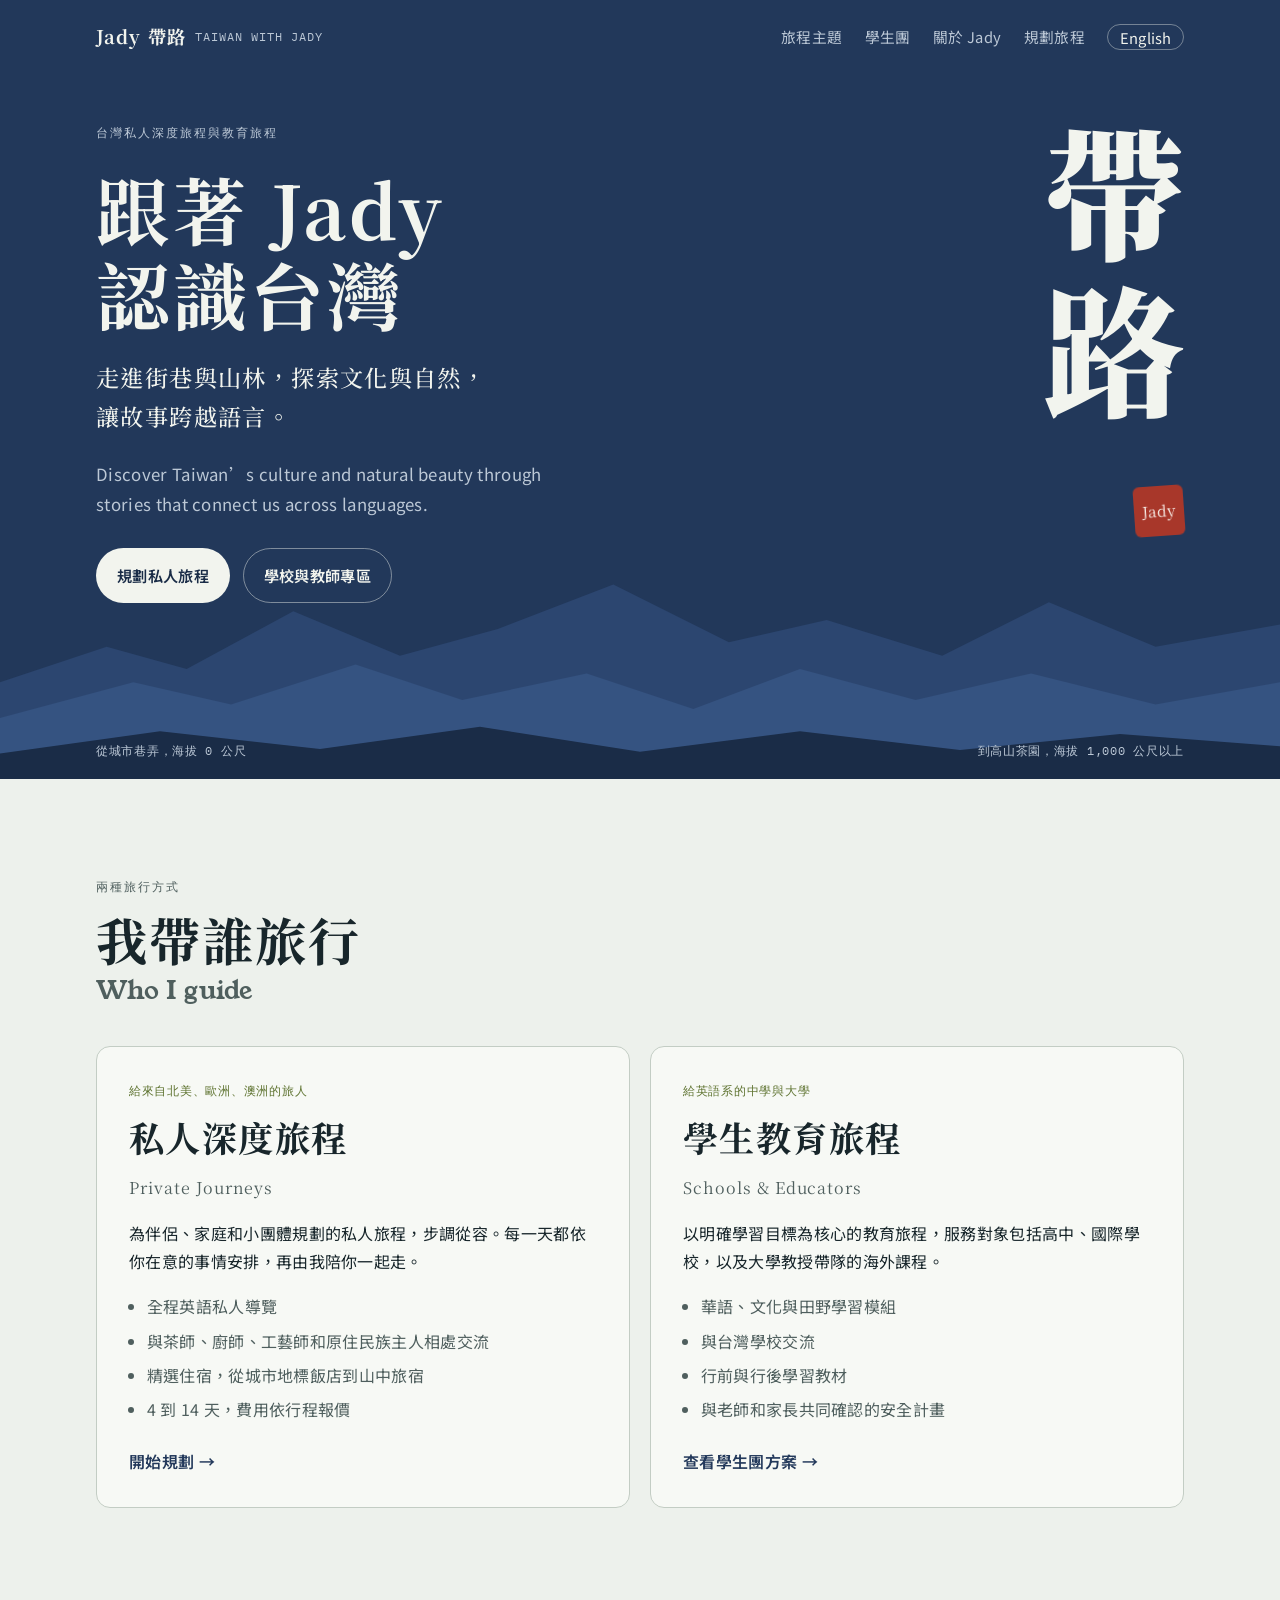
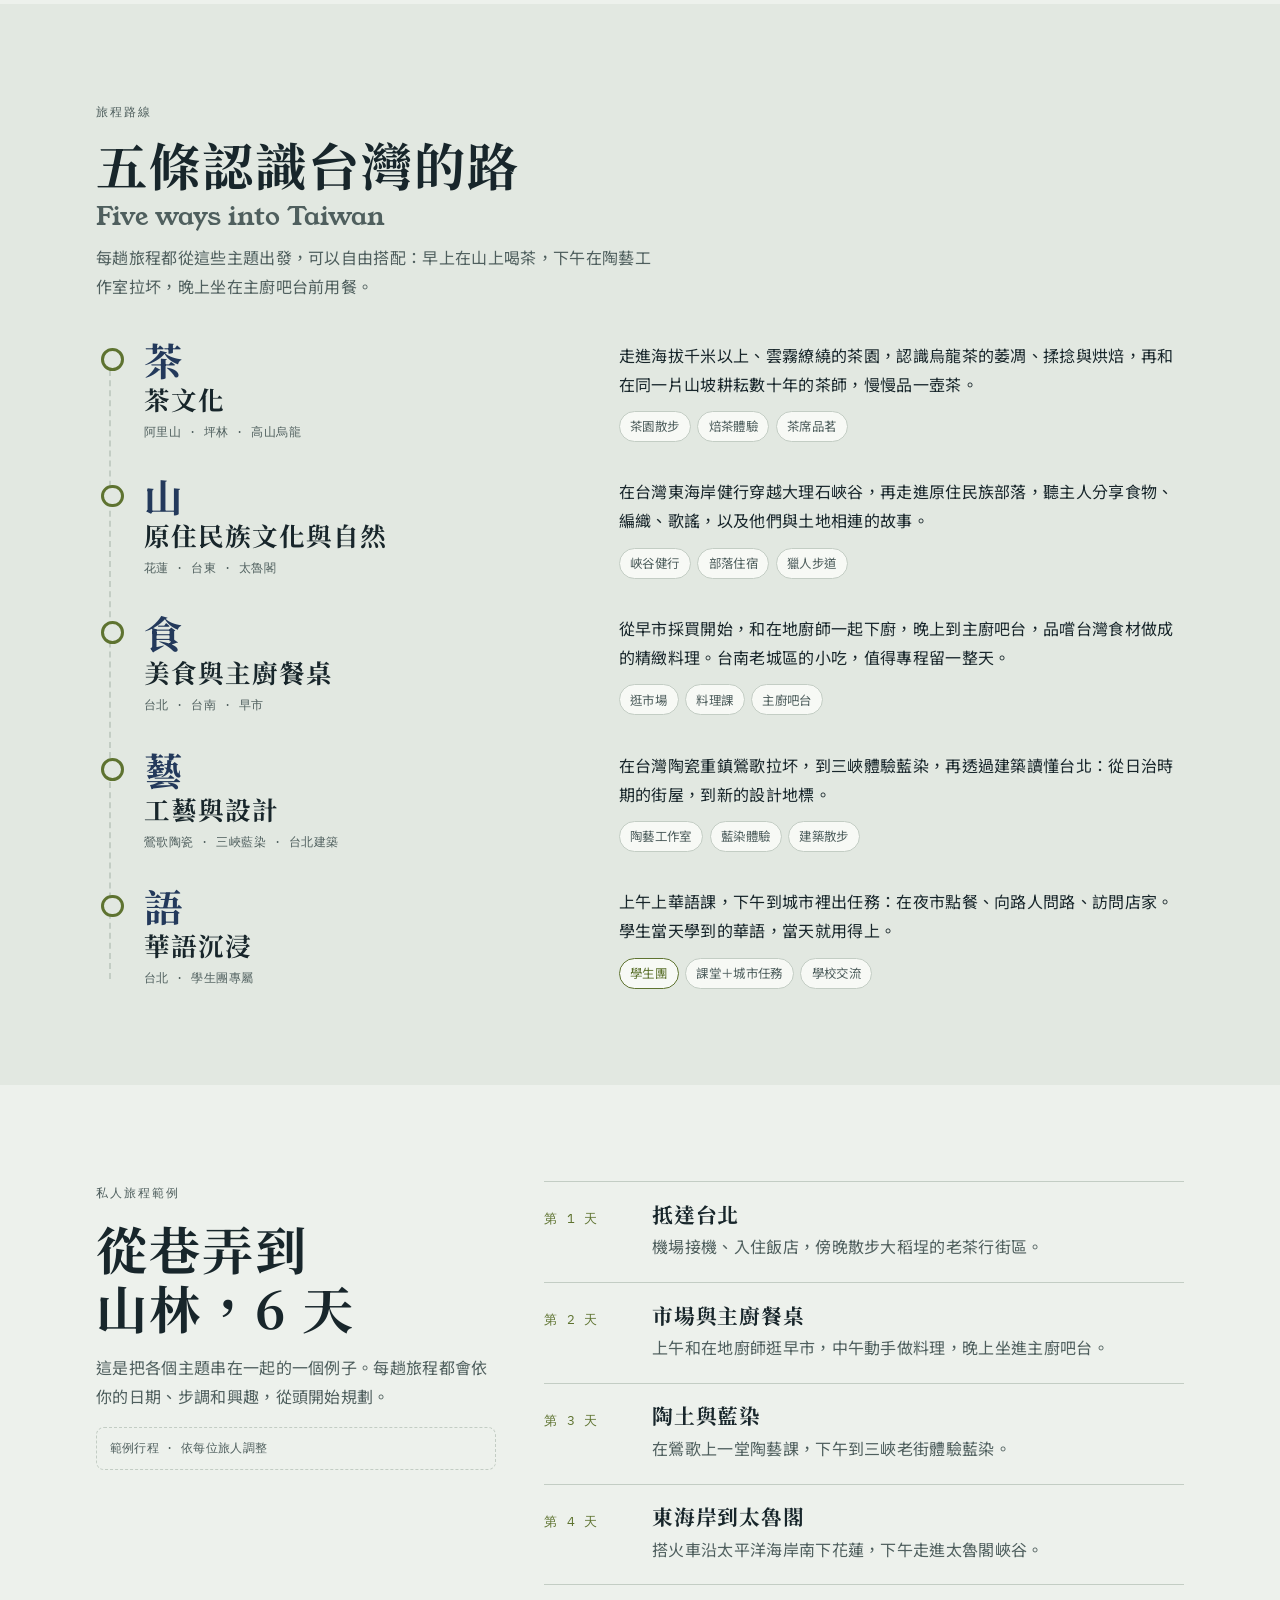
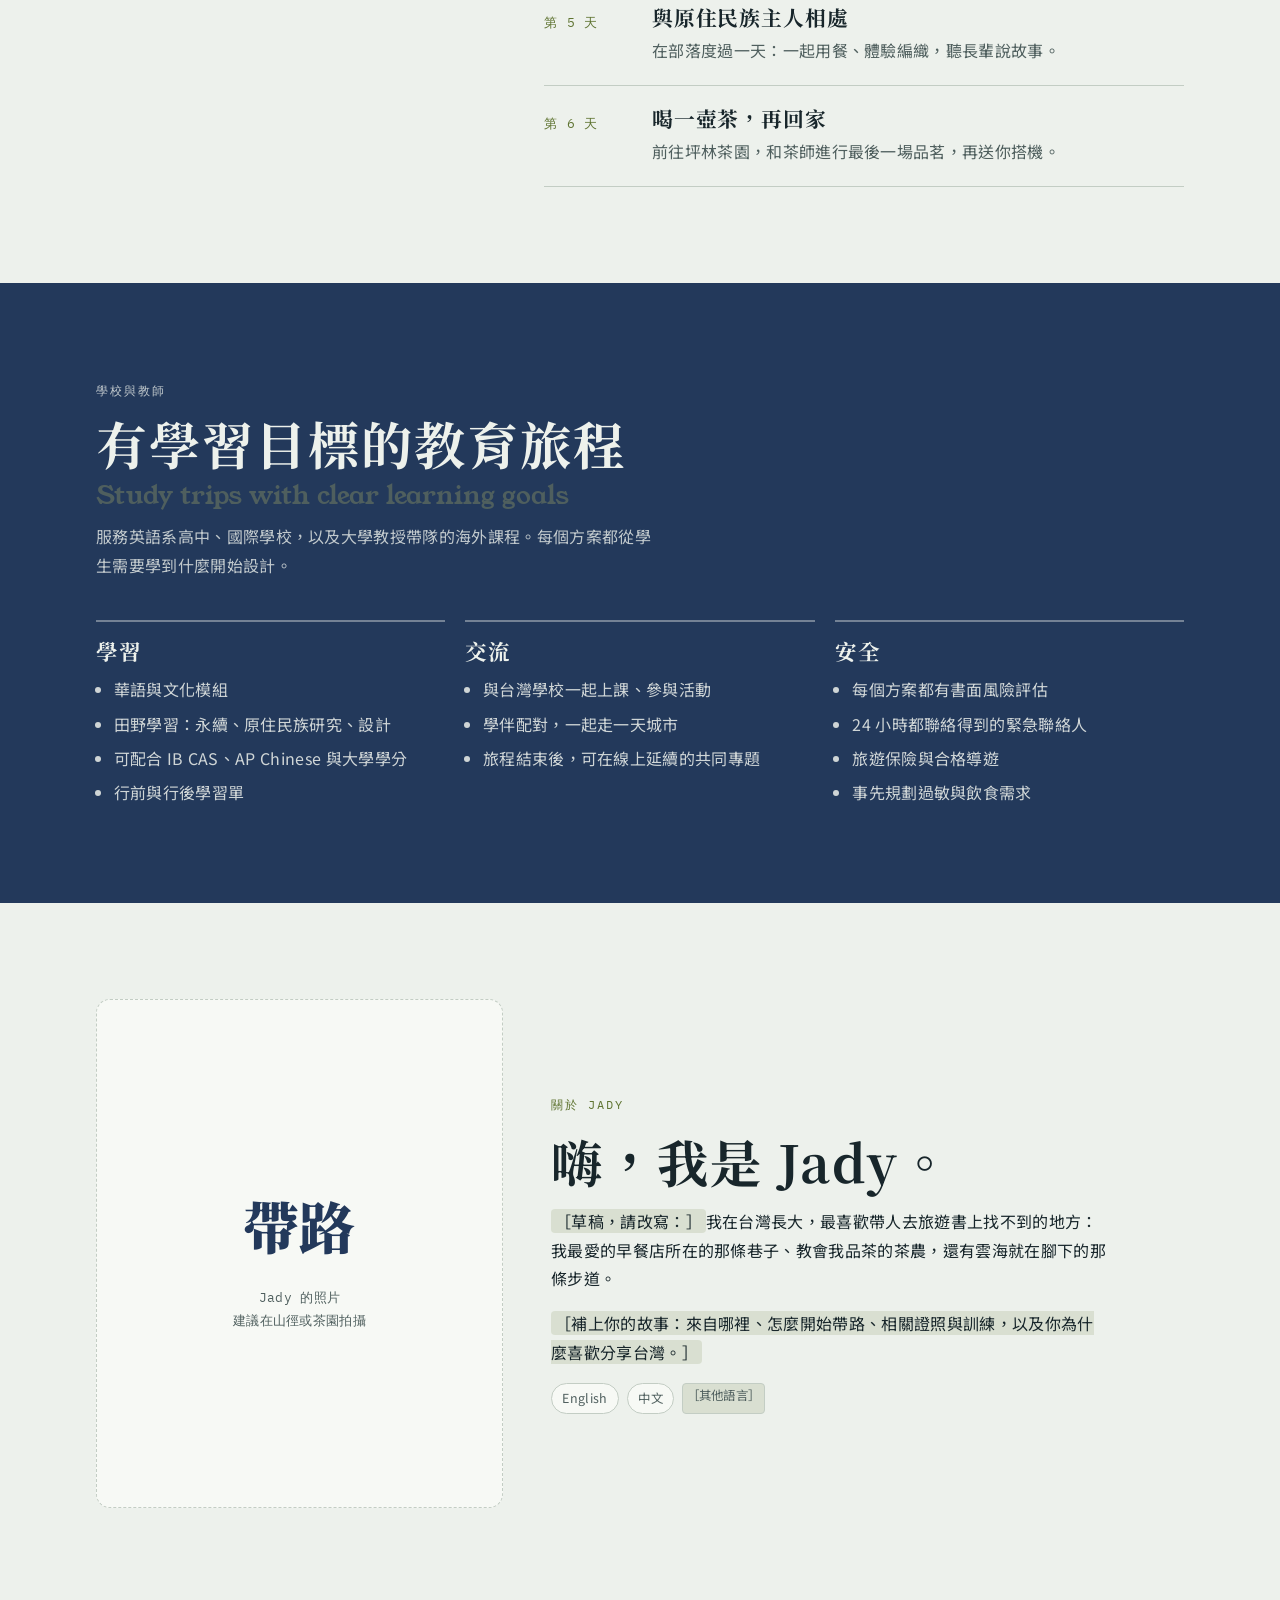
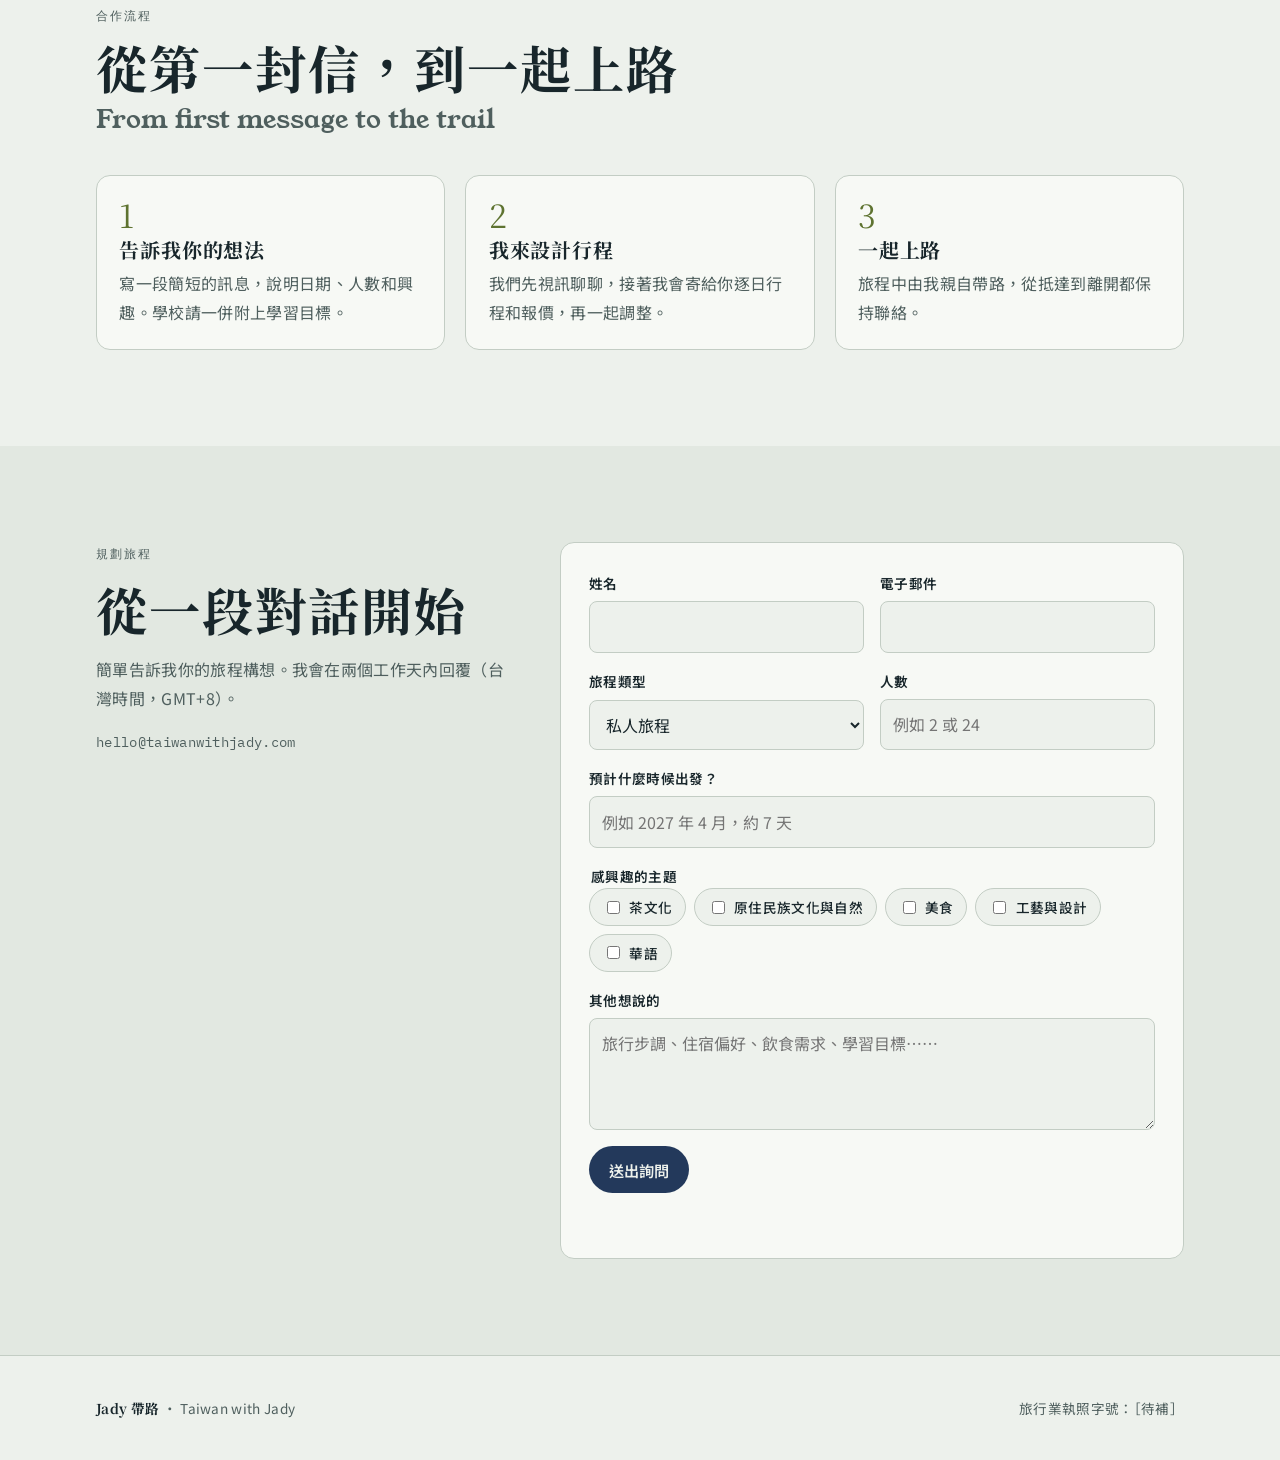
==== zh/index.html @ ae332c91 "Add Traditional Chinese version and shared stylesheet Co-Authored-By: Claude Opus 5.5 <noreply@anthr" ====
<!doctype html>
<html lang="zh-Hant">
<head>
<meta charset="utf-8">
<meta name="viewport" content="width=device-width, initial-scale=1, viewport-fit=cover">
<title>Jady 帶路 | Taiwan with Jady</title>
<meta name="description" content="私人深度旅程與學生教育旅程：茶、原住民族文化與自然、美食、工藝設計與華語沉浸，由 Jady 帶你走進台灣。">
<meta property="og:title" content="Jady 帶路 | Taiwan with Jady">
<meta property="og:description" content="走進街巷與山林，探索文化與自然，讓故事跨越語言。">
<meta name="color-scheme" content="light dark">
<link rel="preconnect" href="https://fonts.googleapis.com">
<link rel="preconnect" href="https://fonts.gstatic.com" crossorigin>
<link rel="stylesheet" href="https://fonts.googleapis.com/css2?family=Young+Serif&family=Noto+Serif+TC:wght@500;700;900&family=Noto+Sans+TC:wght@400;500;700&family=IBM+Plex+Mono:wght@400;500&display=swap">
<link rel="stylesheet" href="../styles.css">
<link rel="alternate" hreflang="en" href="https://huangchihyu-tw.github.io/taiwan-with-jady/">
<link rel="alternate" hreflang="zh-Hant" href="https://huangchihyu-tw.github.io/taiwan-with-jady/zh/">
</head>
<body>

<header class="hero">
  <div class="wrap nav">
    <a class="brand" href="#top" id="top"><b>Jady 帶路</b><span>TAIWAN WITH JADY</span></a>
    <nav aria-label="主選單">
      <ul>
        <li><a href="#themes">旅程主題</a></li>
        <li><a href="#schools">學生團</a></li>
        <li><a href="#about">關於 Jady</a></li>
        <li><a href="#plan">規劃旅程</a></li>
        <li><a class="lang-switch" href="../" hreflang="en" lang="en">English</a></li>
      </ul>
    </nav>
  </div>

  <div class="wrap hero-body">
    <div class="hero-copy">
      <p class="eyebrow" style="color:var(--hero-muted)">台灣私人深度旅程與教育旅程</p>
      <h1>跟著 Jady<br>認識台灣</h1>
      <p class="zh-line">走進街巷與山林，探索文化與自然，<br>讓故事跨越語言。</p>
      <p class="en-line" lang="en">Discover Taiwan’s culture and natural beauty through stories that connect us across languages.</p>
      <div class="cta-row">
        <a class="btn btn-solid" href="#plan">規劃私人旅程</a>
        <a class="btn btn-ghost" href="#schools">學校與教師專區</a>
      </div>
    </div>
    <div class="vertical" aria-hidden="true">帶路<span class="seal">Jady</span></div>
  </div>

  <svg class="ridges" viewBox="0 0 1440 260" preserveAspectRatio="none" aria-hidden="true">
    <path fill="var(--ridge-1)" d="M0 150 L120 110 L210 135 L330 70 L450 120 L560 90 L690 40 L820 105 L930 80 L1060 120 L1180 60 L1300 110 L1440 85 L1440 260 L0 260Z"/>
    <path fill="var(--ridge-2)" d="M0 190 L150 150 L260 175 L400 130 L520 170 L660 140 L780 180 L900 135 L1030 170 L1160 140 L1300 175 L1440 150 L1440 260 L0 260Z"/>
    <path fill="var(--ridge-3)" d="M0 230 L180 205 L360 225 L540 200 L720 228 L900 205 L1080 226 L1260 208 L1440 222 L1440 260 L0 260Z"/>
  </svg>
  <div class="hero-meta">
    <div class="wrap"><span>從城市巷弄，海拔 0 公尺</span><span>到高山茶園，海拔 1,000 公尺以上</span></div>
  </div>
</header>

<main>
  <!-- 兩種旅程 -->
  <section id="doors">
    <div class="wrap">
      <div class="sec-head">
        <p class="eyebrow">兩種旅行方式</p>
        <h2>我帶誰旅行<span class="en">Who I guide</span></h2>
      </div>
      <div class="doors">
        <article class="door">
          <p class="who">給來自北美、歐洲、澳洲的旅人</p>
          <h3>私人深度旅程</h3>
          <p class="han">Private Journeys</p>
          <p>為伴侶、家庭和小團體規劃的私人旅程，步調從容。每一天都依你在意的事情安排，再由我陪你一起走。</p>
          <ul>
            <li>全程英語私人導覽</li>
            <li>與茶師、廚師、工藝師和原住民族主人相處交流</li>
            <li>精選住宿，從城市地標飯店到山中旅宿</li>
            <li>4 到 14 天，費用依行程報價</li>
          </ul>
          <a class="more" href="#plan">開始規劃 →</a>
        </article>
        <article class="door">
          <p class="who">給英語系的中學與大學</p>
          <h3>學生教育旅程</h3>
          <p class="han">Schools &amp; Educators</p>
          <p>以明確學習目標為核心的教育旅程，服務對象包括高中、國際學校，以及大學教授帶隊的海外課程。</p>
          <ul>
            <li>華語、文化與田野學習模組</li>
            <li>與台灣學校交流</li>
            <li>行前與行後學習教材</li>
            <li>與老師和家長共同確認的安全計畫</li>
          </ul>
          <a class="more" href="#schools">查看學生團方案 →</a>
        </article>
      </div>
    </div>
  </section>

  <!-- 五條路 -->
  <section class="trail-sec" id="themes">
    <div class="wrap">
      <div class="sec-head">
        <p class="eyebrow">旅程路線</p>
        <h2>五條認識台灣的路<span class="en">Five ways into Taiwan</span></h2>
        <p>每趟旅程都從這些主題出發，可以自由搭配：早上在山上喝茶，下午在陶藝工作室拉坏，晚上坐在主廚吧台前用餐。</p>
      </div>

      <div class="trail">
        <article class="stop">
          <div class="stop-title">
            <span class="han">茶</span>
            <h3>茶文化</h3>
            <span class="where">阿里山 · 坪林 · 高山烏龍</span>
          </div>
          <div class="stop-body">
            <p>走進海拔千米以上、雲霧繚繞的茶園，認識烏龍茶的萎凋、揉捻與烘焙，再和在同一片山坡耕耘數十年的茶師，慢慢品一壺茶。</p>
            <div class="tags"><span class="tag">茶園散步</span><span class="tag">焙茶體驗</span><span class="tag">茶席品茗</span></div>
          </div>
        </article>

        <article class="stop">
          <div class="stop-title">
            <span class="han">山</span>
            <h3>原住民族文化與自然</h3>
            <span class="where">花蓮 · 台東 · 太魯閣</span>
          </div>
          <div class="stop-body">
            <p>在台灣東海岸健行穿越大理石峽谷，再走進原住民族部落，聽主人分享食物、編織、歌謠，以及他們與土地相連的故事。</p>
            <div class="tags"><span class="tag">峽谷健行</span><span class="tag">部落住宿</span><span class="tag">獵人步道</span></div>
          </div>
        </article>

        <article class="stop">
          <div class="stop-title">
            <span class="han">食</span>
            <h3>美食與主廚餐桌</h3>
            <span class="where">台北 · 台南 · 早市</span>
          </div>
          <div class="stop-body">
            <p>從早市採買開始，和在地廚師一起下廚，晚上到主廚吧台，品嚐台灣食材做成的精緻料理。台南老城區的小吃，值得專程留一整天。</p>
            <div class="tags"><span class="tag">逛市場</span><span class="tag">料理課</span><span class="tag">主廚吧台</span></div>
          </div>
        </article>

        <article class="stop">
          <div class="stop-title">
            <span class="han">藝</span>
            <h3>工藝與設計</h3>
            <span class="where">鶯歌陶瓷 · 三峽藍染 · 台北建築</span>
          </div>
          <div class="stop-body">
            <p>在台灣陶瓷重鎮鶯歌拉坏，到三峽體驗藍染，再透過建築讀懂台北：從日治時期的街屋，到新的設計地標。</p>
            <div class="tags"><span class="tag">陶藝工作室</span><span class="tag">藍染體驗</span><span class="tag">建築散步</span></div>
          </div>
        </article>

        <article class="stop">
          <div class="stop-title">
            <span class="han">語</span>
            <h3>華語沉浸</h3>
            <span class="where">台北 · 學生團專屬</span>
          </div>
          <div class="stop-body">
            <p>上午上華語課，下午到城市裡出任務：在夜市點餐、向路人問路、訪問店家。學生當天學到的華語，當天就用得上。</p>
            <div class="tags"><span class="tag students">學生團</span><span class="tag">課堂＋城市任務</span><span class="tag">學校交流</span></div>
          </div>
        </article>
      </div>
    </div>
  </section>

  <!-- 範例行程 -->
  <section id="journey">
    <div class="wrap journey">
      <div class="journey-intro">
        <p class="eyebrow">私人旅程範例</p>
        <h2 style="font-size:clamp(1.9rem,4vw,var(--s4))">從巷弄到山林，6 天</h2>
        <p>這是把各個主題串在一起的一個例子。每趟旅程都會依你的日期、步調和興趣，從頭開始規劃。</p>
        <p class="note">範例行程 · 依每位旅人調整</p>
      </div>
      <ol class="days">
        <li class="day"><span class="day-n">第 1 天</span><div><h3>抵達台北</h3><p>機場接機、入住飯店，傍晚散步大稻埕的老茶行街區。</p></div></li>
        <li class="day"><span class="day-n">第 2 天</span><div><h3>市場與主廚餐桌</h3><p>上午和在地廚師逛早市，中午動手做料理，晚上坐進主廚吧台。</p></div></li>
        <li class="day"><span class="day-n">第 3 天</span><div><h3>陶土與藍染</h3><p>在鶯歌上一堂陶藝課，下午到三峽老街體驗藍染。</p></div></li>
        <li class="day"><span class="day-n">第 4 天</span><div><h3>東海岸到太魯閣</h3><p>搭火車沿太平洋海岸南下花蓮，下午走進太魯閣峽谷。</p></div></li>
        <li class="day"><span class="day-n">第 5 天</span><div><h3>與原住民族主人相處</h3><p>在部落度過一天：一起用餐、體驗編織，聽長輩說故事。</p></div></li>
        <li class="day"><span class="day-n">第 6 天</span><div><h3>喝一壺茶，再回家</h3><p>前往坪林茶園，和茶師進行最後一場品茗，再送你搭機。</p></div></li>
      </ol>
    </div>
  </section>

  <!-- 學生團 -->
  <section class="schools" id="schools">
    <div class="wrap">
      <div class="sec-head">
        <p class="eyebrow">學校與教師</p>
        <h2>有學習目標的教育旅程<span class="en">Study trips with clear learning goals</span></h2>
        <p>服務英語系高中、國際學校，以及大學教授帶隊的海外課程。每個方案都從學生需要學到什麼開始設計。</p>
      </div>
      <div class="school-grid">
        <div class="school-col">
          <h3>學習</h3>
          <ul>
            <li>華語與文化模組</li>
            <li>田野學習：永續、原住民族研究、設計</li>
            <li>可配合 IB CAS、AP Chinese 與大學學分</li>
            <li>行前與行後學習單</li>
          </ul>
        </div>
        <div class="school-col">
          <h3>交流</h3>
          <ul>
            <li>與台灣學校一起上課、參與活動</li>
            <li>學伴配對，一起走一天城市</li>
            <li>旅程結束後，可在線上延續的共同專題</li>
          </ul>
        </div>
        <div class="school-col">
          <h3>安全</h3>
          <ul>
            <li>每個方案都有書面風險評估</li>
            <li>24 小時都聯絡得到的緊急聯絡人</li>
            <li>旅遊保險與合格導遊</li>
            <li>事先規劃過敏與飲食需求</li>
          </ul>
        </div>
      </div>
    </div>
  </section>

  <!-- 關於 -->
  <section id="about">
    <div class="wrap about">
      <div class="portrait"><div><span class="han">帶路</span>Jady 的照片<br>建議在山徑或茶園拍攝</div></div>
      <div class="about-copy">
        <p class="eyebrow">關於 Jady</p>
        <h2>嗨，我是 Jady。</h2>
        <p><span class="placeholder">［草稿，請改寫：］</span>我在台灣長大，最喜歡帶人去旅遊書上找不到的地方：我最愛的早餐店所在的那條巷子、教會我品茶的茶農，還有雲海就在腳下的那條步道。</p>
        <p><span class="placeholder">［補上你的故事：來自哪裡、怎麼開始帶路、相關證照與訓練，以及你為什麼喜歡分享台灣。］</span></p>
        <div class="lang"><span class="tag">English</span><span class="tag">中文</span><span class="tag placeholder">［其他語言］</span></div>
      </div>
    </div>
  </section>

  <!-- 流程 -->
  <section style="padding-top:0">
    <div class="wrap">
      <div class="sec-head">
        <p class="eyebrow">合作流程</p>
        <h2>從第一封信，到一起上路<span class="en">From first message to the trail</span></h2>
      </div>
      <ol class="steps">
        <li><h3>告訴我你的想法</h3><p>寫一段簡短的訊息，說明日期、人數和興趣。學校請一併附上學習目標。</p></li>
        <li><h3>我來設計行程</h3><p>我們先視訊聊聊，接著我會寄給你逐日行程和報價，再一起調整。</p></li>
        <li><h3>一起上路</h3><p>旅程中由我親自帶路，從抵達到離開都保持聯絡。</p></li>
      </ol>
    </div>
  </section>

  <!-- 表單 -->
  <section class="plan" id="plan">
    <div class="wrap plan-grid">
      <aside>
        <p class="eyebrow">規劃旅程</p>
        <h2 style="font-size:clamp(1.9rem,4vw,var(--s4))">從一段對話開始</h2>
        <p>簡單告訴我你的旅程構想。我會在兩個工作天內回覆（台灣時間，GMT+8）。</p>
        <p class="contact">hello@taiwanwithjady.com</p>
      </aside>
      <form id="inquiry" novalidate>
        <div class="field"><label for="f-name">姓名</label><input id="f-name" name="name" autocomplete="name" required></div>
        <div class="field"><label for="f-email">電子郵件</label><input id="f-email" name="email" type="email" autocomplete="email" required></div>
        <div class="field"><label for="f-type">旅程類型</label>
          <select id="f-type" name="type"><option>私人旅程</option><option>學校或大學團體</option><option>還不確定</option></select></div>
        <div class="field"><label for="f-size">人數</label><input id="f-size" name="size" type="number" min="1" placeholder="例如 2 或 24"></div>
        <div class="field full"><label for="f-when">預計什麼時候出發？</label><input id="f-when" name="when" placeholder="例如 2027 年 4 月，約 7 天"></div>
        <fieldset class="field full">
          <legend>感興趣的主題</legend>
          <div class="checks">
            <label><input type="checkbox" id="i-tea" name="i" value="tea"> 茶文化</label>
            <label><input type="checkbox" id="i-ind" name="i" value="indigenous"> 原住民族文化與自然</label>
            <label><input type="checkbox" id="i-food" name="i" value="food"> 美食</label>
            <label><input type="checkbox" id="i-craft" name="i" value="craft"> 工藝與設計</label>
            <label><input type="checkbox" id="i-mandarin" name="i" value="mandarin"> 華語</label>
          </div>
        </fieldset>
        <div class="field full"><label for="f-msg">其他想說的</label><textarea id="f-msg" name="message" placeholder="旅行步調、住宿偏好、飲食需求、學習目標⋯⋯"></textarea></div>
        <button class="btn submit" type="submit">送出詢問</button>
        <p class="status" id="status" role="status"></p>
      </form>
    </div>
  </section>
</main>

<footer>
  <div class="wrap">
    <span><span class="han">Jady 帶路</span> · Taiwan with Jady</span>
    <span>旅行業執照字號：［待補］</span>
  </div>
</footer>

<script>
document.getElementById('inquiry').addEventListener('submit', function (e) {
  e.preventDefault();
  var name = document.getElementById('f-name');
  var email = document.getElementById('f-email');
  var status = document.getElementById('status');
  if (!name.value.trim() || !email.value.trim() || !email.checkValidity()) {
    status.textContent = '請填寫姓名和有效的電子郵件。';
    (name.value.trim() ? email : name).focus();
    return;
  }
  status.textContent = '這是原型網站：表單尚未串接，訊息沒有送出。';
});
</script>
</body>
</html>
---- styles.css ----
/* Layout: an indigo-dyed mountain hero, then the page walks a dashed trail from city lanes to mountain tea gardens; each stop is a theme. */
:root{
  --paper:#EDF1EC;      /* mountain mist, faint tea-green bias */
  --paper-2:#E2E8E1;
  --card:#F7F9F5;
  --ink:#18262B;
  --muted:#4F5F5E;
  --line:#C3CDC4;
  --indigo:#23395B;     /* 藍染 indigo */
  --tea:#5E7330;        /* oolong leaf */
  --seal:#A8372A;       /* name-seal red, used only for the seal */
  --hero-bg:#22385A;
  --hero-fg:#F2F4EE;
  --hero-muted:#BCC8D6;
  --ridge-1:#2C4670;
  --ridge-2:#355381;
  --ridge-3:#1A2C47;
  --btn-bg:#F2F4EE;
  --btn-fg:#1A2C47;
  --focus:#C99A3B;

  --f-display:"Young Serif", "Iowan Old Style", Georgia, serif;
  --f-han:"Noto Serif TC", "Songti TC", "PMingLiU", serif;
  --f-body:"Figtree", "Helvetica Neue", Arial, sans-serif;
  --f-mono:"IBM Plex Mono", ui-monospace, Menlo, monospace;

  --s-1:.875rem; --s0:1rem; --s1:1.25rem; --s2:1.6rem; --s3:2.2rem; --s4:3.2rem;
  --wrap:1120px;
}
@media (prefers-color-scheme: dark){
  :root:not([data-theme="light"]){
    --paper:#10181B; --paper-2:#152024; --card:#18252A; --ink:#E3E9E3; --muted:#A3B1AC; --line:#2F3F42;
    --indigo:#9DB4DE; --tea:#A9BE6E; --seal:#D0604F;
    --hero-bg:#0F1A2B; --hero-fg:#EEF1EA; --hero-muted:#9EAEC2;
    --ridge-1:#16243A; --ridge-2:#1C2E4A; --ridge-3:#0A1320;
    --btn-bg:#EEF1EA; --btn-fg:#0F1A2B; --focus:#E0B456; color-scheme:dark;
  }
}
:root[data-theme="dark"]{
  --paper:#10181B; --paper-2:#152024; --card:#18252A; --ink:#E3E9E3; --muted:#A3B1AC; --line:#2F3F42;
  --indigo:#9DB4DE; --tea:#A9BE6E; --seal:#D0604F;
  --hero-bg:#0F1A2B; --hero-fg:#EEF1EA; --hero-muted:#9EAEC2;
  --ridge-1:#16243A; --ridge-2:#1C2E4A; --ridge-3:#0A1320;
  --btn-bg:#EEF1EA; --btn-fg:#0F1A2B; --focus:#E0B456; color-scheme:dark;
}

*{box-sizing:border-box}
html{scroll-behavior:smooth}
img{max-width:100%}
[hidden]{display:none!important}
body{margin:0;background:var(--paper);color:var(--ink);font-family:var(--f-body);font-size:var(--s0);line-height:1.6}
h1,h2,h3{font-family:var(--f-display);font-weight:400;line-height:1.15;text-wrap:balance;margin:0}
p{margin:0}
a{color:inherit}
:focus-visible{outline:3px solid var(--focus);outline-offset:3px;border-radius:4px}
.wrap{max-width:var(--wrap);margin:0 auto;padding-left:max(16px, env(safe-area-inset-left, 0px));padding-right:max(16px, env(safe-area-inset-right, 0px))}
.eyebrow{font-family:var(--f-mono);font-size:.78rem;letter-spacing:.12em;text-transform:uppercase;color:var(--tea)}
.han{font-family:var(--f-han)}
section{padding-block:clamp(3.5rem,8vw,6rem)}
.sec-head{display:grid;gap:.75rem;max-width:44rem;margin-bottom:2.5rem}
.sec-head h2{font-size:clamp(1.9rem,4vw,var(--s4))}
.sec-head h2 .han{display:block;font-size:.5em;font-weight:500;color:var(--muted);margin-top:.5rem;letter-spacing:.08em}
.sec-head p{color:var(--muted);max-width:62ch}

/* ---------- Hero ---------- */
.hero{background:var(--hero-bg);color:var(--hero-fg);position:relative;overflow:hidden}
.nav{display:flex;align-items:center;justify-content:space-between;gap:1rem;padding-block:1.25rem;position:relative;z-index:2;flex-wrap:wrap}
.brand{display:flex;align-items:center;gap:.6rem;text-decoration:none}
.brand b{font-family:var(--f-han);font-weight:700;font-size:1.15rem;letter-spacing:.06em}
.brand span{font-family:var(--f-mono);font-size:.75rem;color:var(--hero-muted);letter-spacing:.08em}
.nav ul{list-style:none;margin:0;padding:0;display:flex;gap:1.4rem;flex-wrap:wrap}
.nav ul a{text-decoration:none;font-size:.92rem;color:var(--hero-muted)}
.nav ul a:hover{color:var(--hero-fg)}
.hero-body{position:relative;z-index:2;display:grid;grid-template-columns:1fr auto;gap:2rem;align-items:start;padding-block:3rem 11rem}
.hero-copy{min-width:0;display:grid;gap:1.4rem;max-width:40rem}
.hero h1{font-size:clamp(2.8rem,7.5vw,5.6rem);letter-spacing:-.01em}
.hero .zh-line{font-family:var(--f-han);font-size:clamp(1.15rem,2.2vw,1.45rem);font-weight:500;letter-spacing:.06em;line-height:1.7}
.hero .en-line{color:var(--hero-muted);font-size:1.05rem;max-width:52ch}
.cta-row{display:flex;gap:.8rem;flex-wrap:wrap;margin-top:.4rem}
.btn{display:inline-flex;align-items:center;gap:.5rem;padding:.8rem 1.25rem;border-radius:999px;font-weight:600;font-size:.95rem;text-decoration:none;border:1.5px solid transparent;cursor:pointer;font-family:var(--f-body)}
.btn-solid{background:var(--btn-bg);color:var(--btn-fg)}
.btn-ghost{border-color:color-mix(in srgb, var(--hero-fg) 45%, transparent);color:var(--hero-fg)}
.btn-ghost:hover{border-color:var(--hero-fg)}
.vertical{writing-mode:vertical-rl;font-family:var(--f-han);font-weight:900;font-size:clamp(4.5rem,11vw,9rem);line-height:1;letter-spacing:.12em;display:flex;align-items:flex-start;gap:.3em;user-select:none}
.seal{writing-mode:horizontal-tb;font-family:var(--f-display);font-weight:400;font-size:.95rem;letter-spacing:.02em;background:var(--seal);color:#FBF6F0;width:3.1rem;height:3.1rem;display:grid;place-items:center;border-radius:6px;transform:rotate(-4deg);margin-top:.4rem}
.ridges{position:absolute;left:0;right:0;bottom:-1px;width:100%;height:auto;z-index:1;display:block}
.hero-meta{position:absolute;z-index:2;bottom:1.1rem;left:0;right:0}
.hero-meta .wrap{display:flex;justify-content:space-between;gap:1rem;flex-wrap:wrap;font-family:var(--f-mono);font-size:.74rem;color:var(--hero-muted);letter-spacing:.06em}

/* ---------- Two doors ---------- */
.doors{display:grid;grid-template-columns:repeat(2,minmax(0,1fr));gap:1.25rem}
.door{background:var(--card);border:1px solid var(--line);border-radius:14px;padding:2rem;display:grid;gap:1rem;align-content:start}
.door h3{font-size:var(--s3)}
.door .han{color:var(--muted);font-size:1rem;letter-spacing:.06em}
.door ul{margin:0;padding-left:1.1rem;display:grid;gap:.35rem;color:var(--muted)}
.door a.more{font-weight:600;color:var(--indigo);text-decoration:none;margin-top:.4rem}
.door a.more:hover{text-decoration:underline}
.door .who{font-family:var(--f-mono);font-size:.78rem;color:var(--tea);letter-spacing:.06em}

/* ---------- Trail of themes ---------- */
.trail-sec{background:var(--paper-2)}
.trail{position:relative;display:grid;gap:2.2rem;padding-left:3rem}
.trail::before{content:"";position:absolute;left:.8rem;top:.6rem;bottom:.6rem;border-left:2px dashed var(--line)}
.stop{position:relative;display:grid;grid-template-columns:minmax(0,1fr) minmax(0,1.3fr);gap:1.5rem 2.5rem;align-items:start}
.stop::before{content:"";position:absolute;left:-2.68rem;top:.45rem;width:1.05rem;height:1.05rem;border-radius:50%;background:var(--paper-2);border:3px solid var(--tea)}
.stop-title{display:grid;gap:.35rem;min-width:0}
.stop-title .han{font-size:2.4rem;font-weight:700;line-height:1;color:var(--indigo)}
.stop-title h3{font-size:var(--s2)}
.stop-title .where{font-family:var(--f-mono);font-size:.78rem;color:var(--muted);letter-spacing:.04em}
.stop-body{display:grid;gap:.8rem;min-width:0}
.stop-body p{color:var(--ink)}
.tags{display:flex;flex-wrap:wrap;gap:.4rem}
.tag{font-size:.78rem;padding:.2rem .65rem;border-radius:999px;border:1px solid var(--line);color:var(--muted);background:var(--card)}
.tag.students{border-color:var(--tea);color:var(--tea)}

/* ---------- Sample journey ---------- */
.journey{display:grid;grid-template-columns:minmax(0,1fr) minmax(0,1.6fr);gap:3rem;align-items:start}
.journey-intro{display:grid;gap:1rem;position:sticky;top:calc(env(safe-area-inset-top, 0px) + 1.5rem)}
.journey-intro p{color:var(--muted)}
.note{font-family:var(--f-mono);font-size:.76rem;color:var(--muted);border:1px dashed var(--line);border-radius:8px;padding:.6rem .8rem}
.days{list-style:none;margin:0;padding:0;display:grid}
.day{display:grid;grid-template-columns:5.5rem minmax(0,1fr);gap:1.25rem;padding-block:1.3rem;border-top:1px solid var(--line)}
.day:last-child{border-bottom:1px solid var(--line)}
.day-n{font-family:var(--f-mono);font-size:.8rem;color:var(--tea);letter-spacing:.06em;padding-top:.3rem}
.day h3{font-size:1.3rem;margin-bottom:.35rem}
.day p{color:var(--muted)}

/* ---------- Schools ---------- */
.schools{background:var(--indigo);color:var(--paper)}
.schools .eyebrow{color:color-mix(in srgb, var(--paper) 75%, transparent)}
.schools .sec-head p,.schools .sec-head h2 .han{color:color-mix(in srgb, var(--paper) 78%, transparent)}
.school-grid{display:grid;grid-template-columns:repeat(3,minmax(0,1fr));gap:1.25rem}
.school-col{border-top:2px solid color-mix(in srgb, var(--paper) 40%, transparent);padding-top:1.1rem;display:grid;gap:.7rem;align-content:start}
.school-col h3{font-size:1.35rem}
.school-col ul{margin:0;padding-left:1.1rem;display:grid;gap:.35rem;color:color-mix(in srgb, var(--paper) 85%, transparent)}

/* ---------- About ---------- */
.about{display:grid;grid-template-columns:minmax(0,.9fr) minmax(0,1.4fr);gap:3rem;align-items:center}
.portrait{aspect-ratio:4/5;max-width:100%;border-radius:14px;border:1.5px dashed var(--line);background:var(--card);display:grid;place-items:center;text-align:center;padding:1.5rem;color:var(--muted);font-family:var(--f-mono);font-size:.8rem}
.portrait .han{font-size:3.5rem;font-weight:900;color:var(--indigo);display:block;margin-bottom:.6rem;font-family:var(--f-han)}
.about-copy{display:grid;gap:1rem}
.about-copy h2{font-size:clamp(1.9rem,4vw,var(--s4))}
.about-copy p{max-width:62ch}
.placeholder{background:color-mix(in srgb, var(--tea) 14%, transparent);border-radius:4px;padding:0 .25em}
.lang{display:flex;gap:.5rem;flex-wrap:wrap}

/* ---------- Steps ---------- */
.steps{display:grid;grid-template-columns:repeat(3,minmax(0,1fr));gap:1.25rem;list-style:none;margin:0;padding:0;counter-reset:s}
.steps li{counter-increment:s;display:grid;gap:.5rem;align-content:start;padding:1.4rem;border:1px solid var(--line);border-radius:14px;background:var(--card)}
.steps li::before{content:counter(s);font-family:var(--f-display);font-size:2rem;color:var(--tea);line-height:1}
.steps h3{font-size:1.25rem}
.steps p{color:var(--muted)}

/* ---------- Form ---------- */
.plan{background:var(--paper-2)}
.plan-grid{display:grid;grid-template-columns:minmax(0,1fr) minmax(0,1.5fr);gap:3rem;align-items:start}
.plan-grid aside{display:grid;gap:1rem}
.plan-grid aside p{color:var(--muted)}
.contact{font-family:var(--f-mono);font-size:.9rem;user-select:all}
form{display:grid;grid-template-columns:repeat(2,minmax(0,1fr));gap:1rem;background:var(--card);border:1px solid var(--line);border-radius:14px;padding:1.75rem}
.field{display:grid;gap:.35rem;min-width:0}
.field.full{grid-column:1/-1}
label,legend{font-size:.85rem;font-weight:600}
input,select,textarea{font:inherit;color:var(--ink);background:var(--paper);border:1px solid var(--line);border-radius:8px;padding:.65rem .75rem;width:100%}
textarea{min-height:7rem;resize:vertical}
fieldset{border:0;margin:0;padding:0;display:grid;gap:.5rem}
.checks{display:flex;flex-wrap:wrap;gap:.5rem}
.checks label{font-weight:500;display:flex;align-items:center;gap:.4rem;border:1px solid var(--line);border-radius:999px;padding:.35rem .8rem;cursor:pointer;background:var(--paper)}
.checks input{width:auto;accent-color:var(--tea)}
.submit{background:var(--indigo);color:var(--paper);border:0;justify-self:start}
.status{grid-column:1/-1;font-size:.9rem;color:var(--tea);min-height:1.4em}

footer{padding-block:2.5rem;border-top:1px solid var(--line)}
footer .wrap{display:flex;justify-content:space-between;gap:1rem;flex-wrap:wrap;font-size:.85rem;color:var(--muted)}
footer .han{font-weight:700;color:var(--ink)}

@media (max-width:860px){
  .doors,.journey,.about,.plan-grid{grid-template-columns:1fr}
  .school-grid,.steps{grid-template-columns:1fr}
  .stop{grid-template-columns:1fr;gap:.8rem}
  .journey-intro{position:static}
}
@media (max-width:600px){
  .hero-body{grid-template-columns:1fr;padding-block:1.5rem 8rem}
  .vertical{writing-mode:horizontal-tb;font-size:3.6rem;order:-1;align-items:center}
  .nav ul{gap:1rem}
  form{grid-template-columns:1fr;padding:1.25rem}
  .door{padding:1.4rem}
  .trail{padding-left:2.2rem}
  .trail::before{left:.45rem}
  .stop::before{left:-2.15rem}
  .day{grid-template-columns:1fr;gap:.3rem}
}
@media (prefers-reduced-motion:no-preference){
  .btn,.door a.more{transition:background-color .2s, border-color .2s, color .2s}
}

/* ---------- Language switch ---------- */
.nav ul a.lang-switch{color:var(--hero-fg);border:1px solid color-mix(in srgb, var(--hero-fg) 40%, transparent);border-radius:999px;padding:.1rem .7rem}
.nav ul a.lang-switch:hover{border-color:var(--hero-fg)}

/* ---------- Traditional Chinese page ---------- */
html[lang="zh-Hant"]{--f-body:"Noto Sans TC","PingFang TC","Microsoft JhengHei",sans-serif;--f-display:"Noto Serif TC","Songti TC","PMingLiU",serif}
html[lang="zh-Hant"] body{line-height:1.8;letter-spacing:.02em}
html[lang="zh-Hant"] h1,html[lang="zh-Hant"] h2,html[lang="zh-Hant"] h3{font-weight:700;letter-spacing:.04em}
html[lang="zh-Hant"] .hero h1{font-size:clamp(2.4rem,6.5vw,4.6rem)}
html[lang="zh-Hant"] .sec-head h2 .en{display:block;font-family:"Young Serif",Georgia,serif;font-weight:400;font-size:.5em;color:var(--muted);margin-top:.5rem;letter-spacing:0}
html[lang="zh-Hant"] .eyebrow{letter-spacing:.16em}
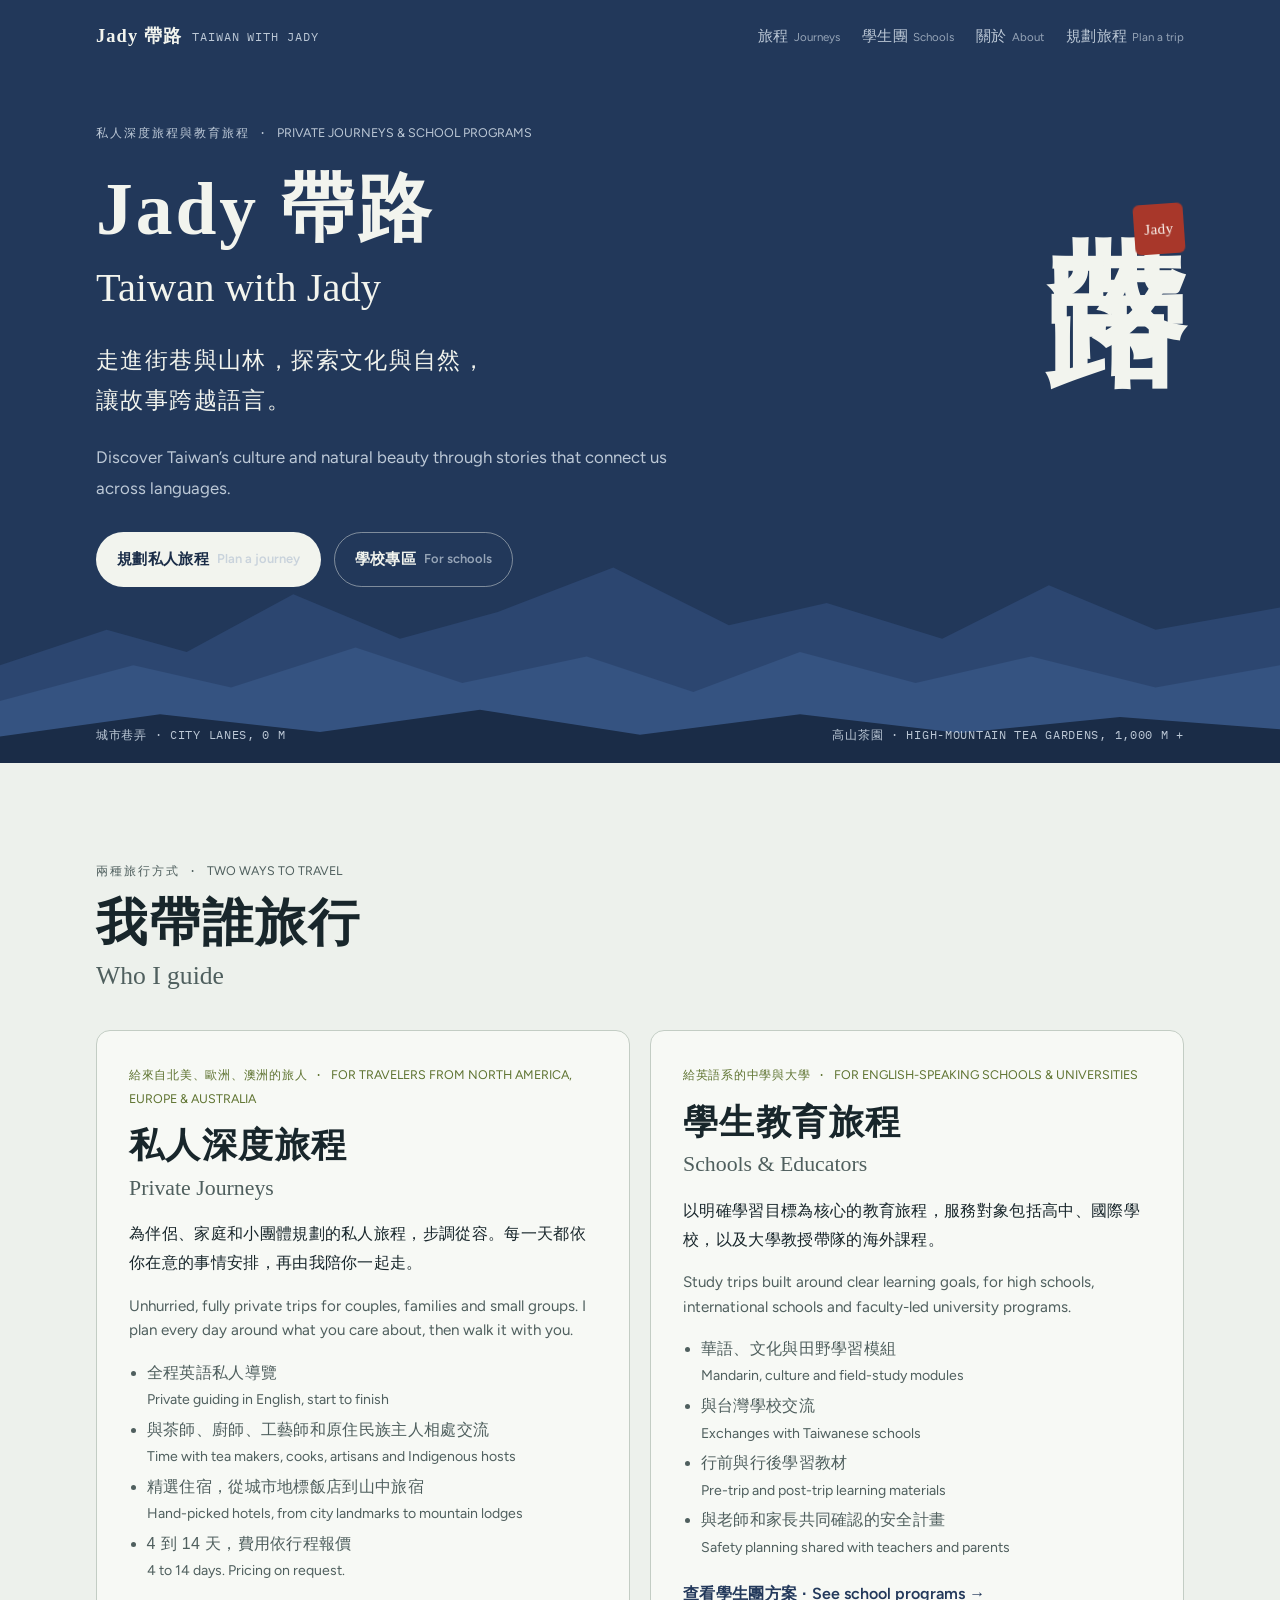
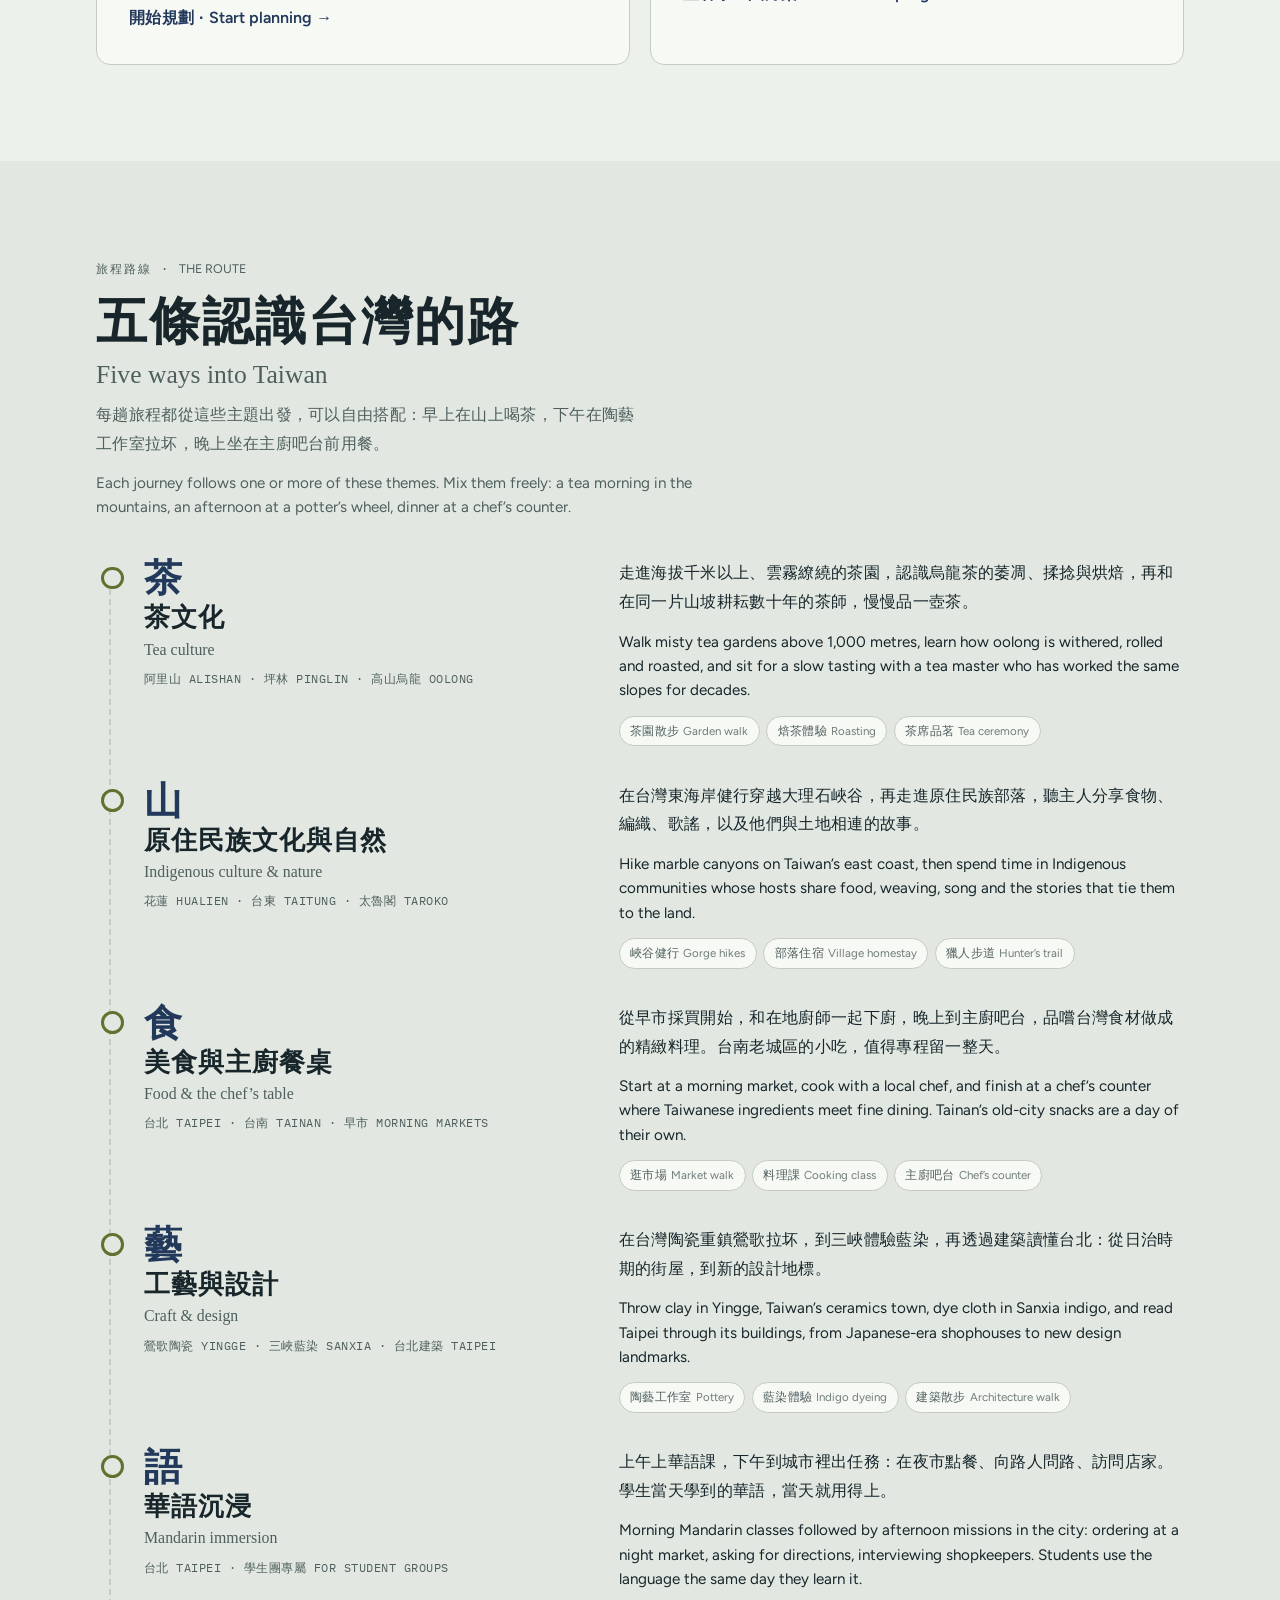
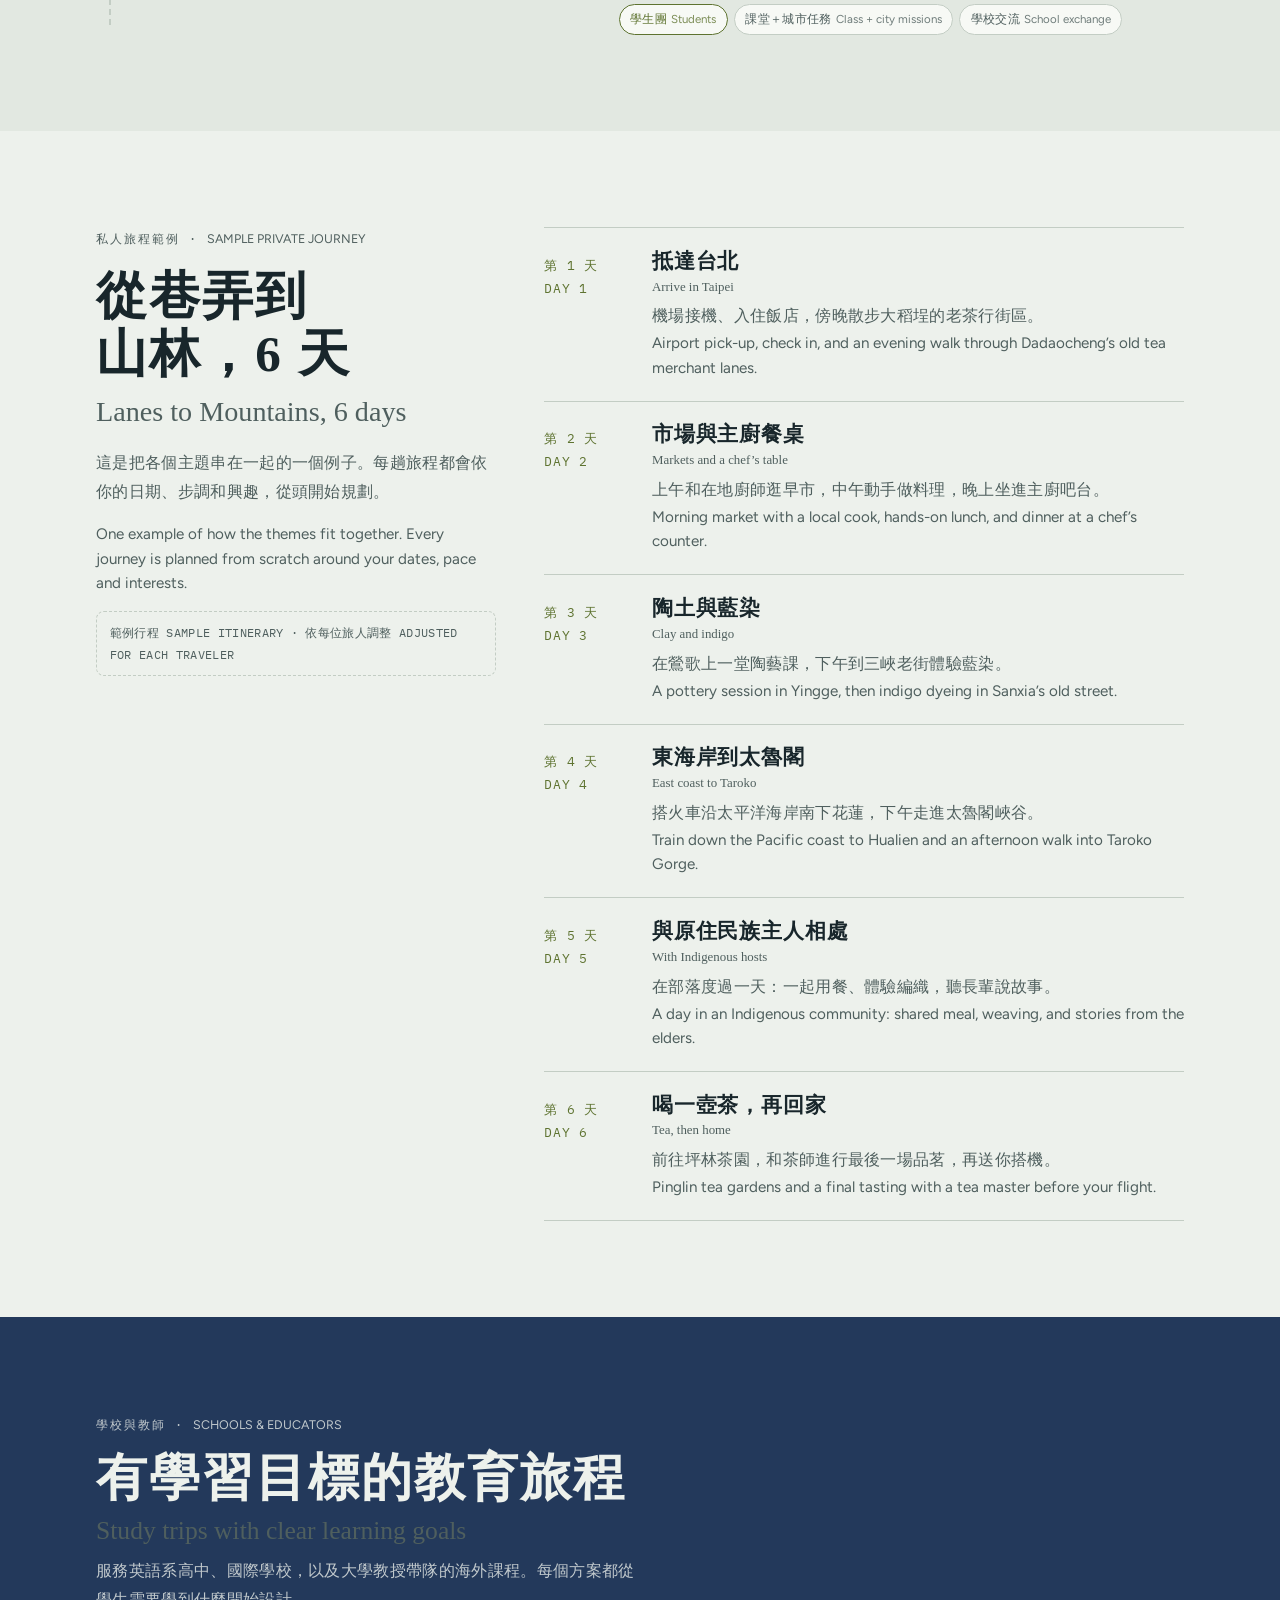
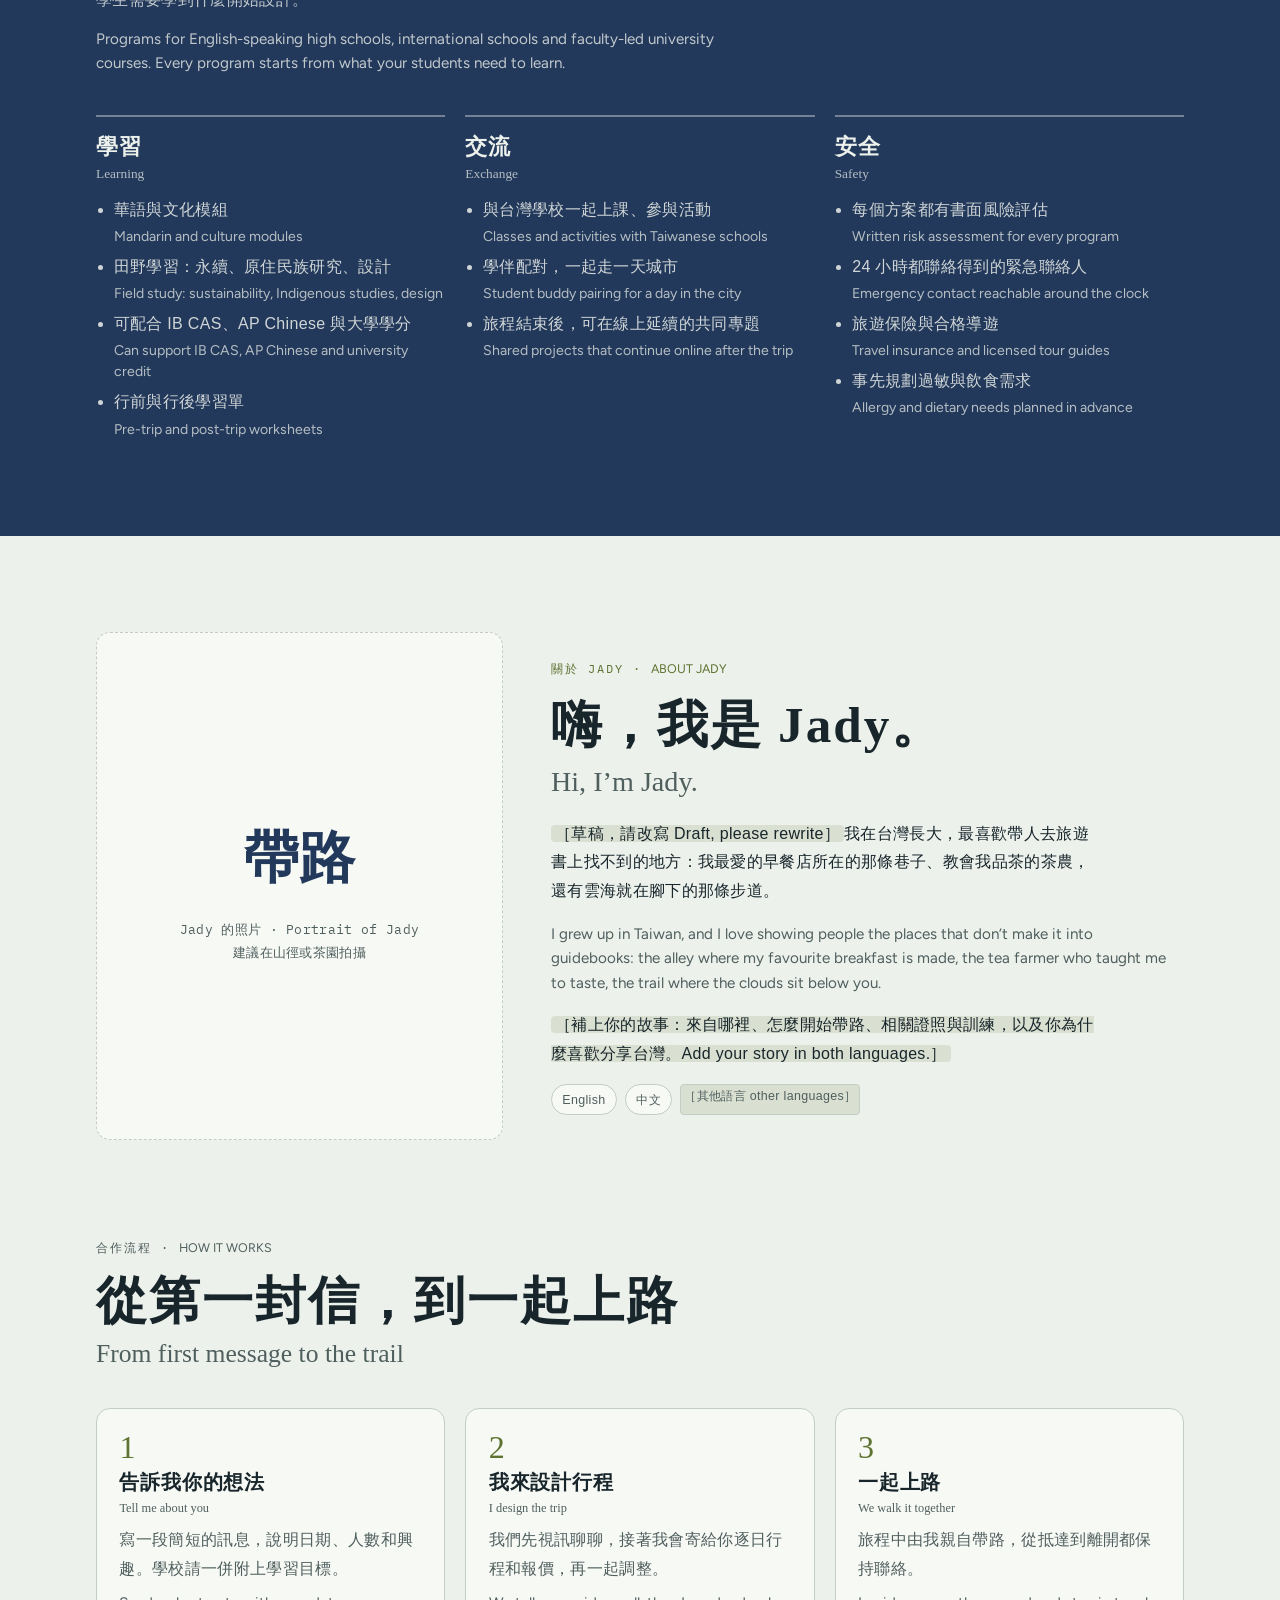
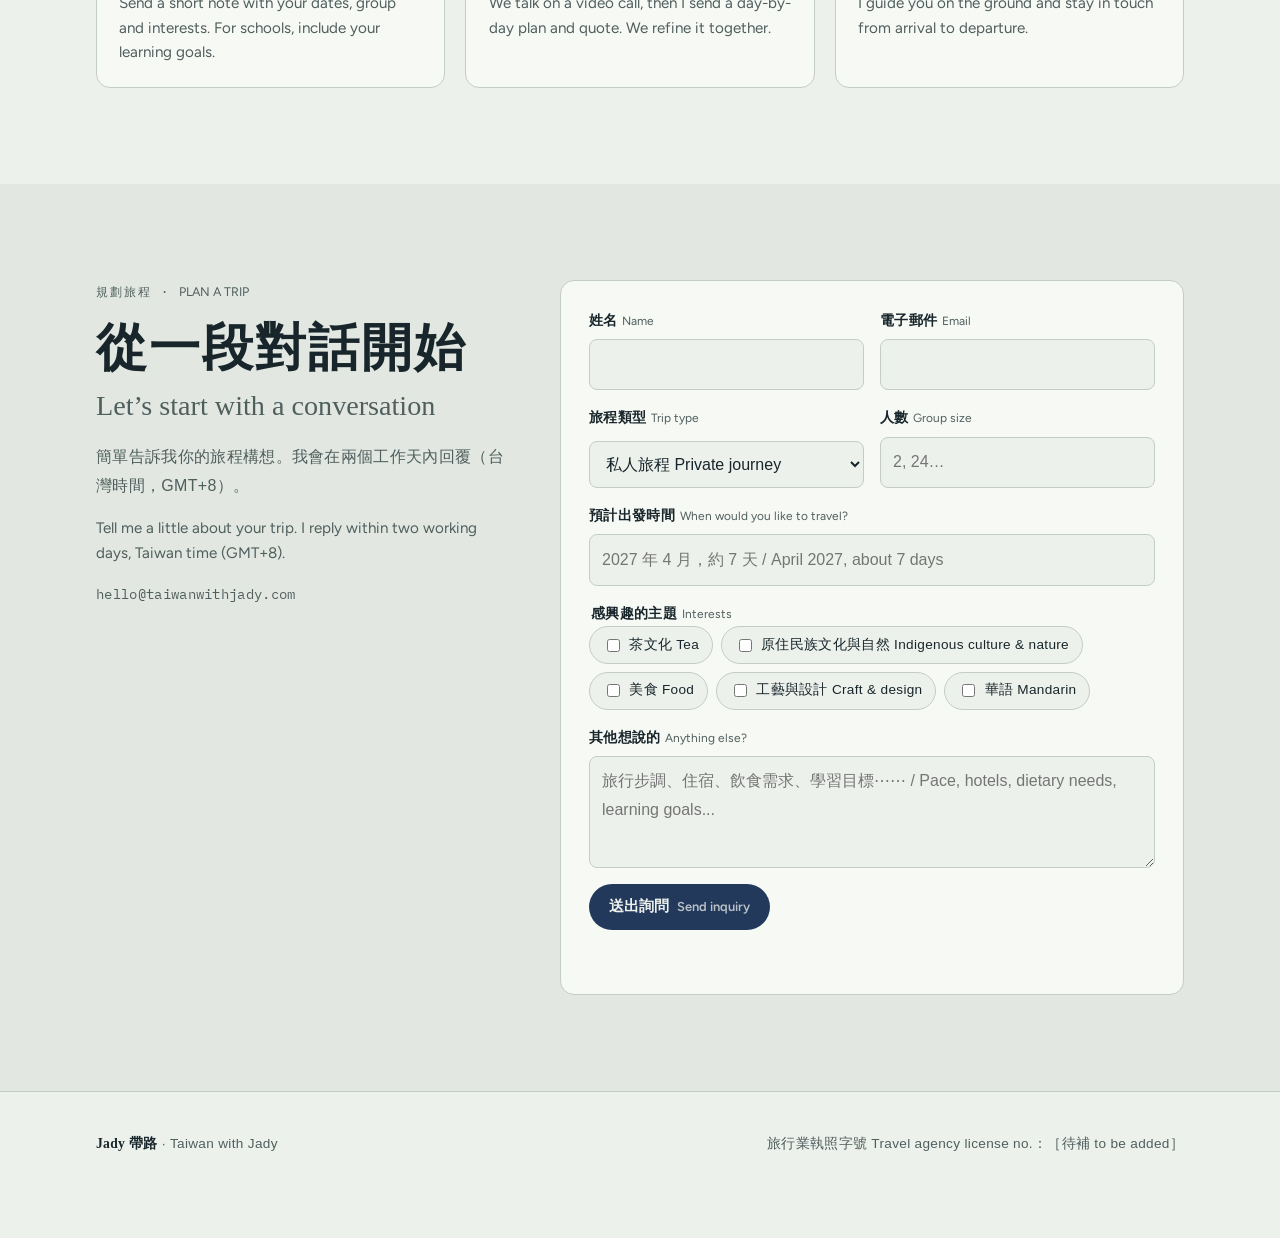
==== commit b9ec5c4c: "Make the site bilingual on one page and add form script Co-Authored-By: Claude Opus 5.5 <noreply@ant" ====
--- a/zh/index.html
+++ b/zh/index.html
@@ -2,313 +2,11 @@
 <html lang="zh-Hant">
 <head>
 <meta charset="utf-8">
-<meta name="viewport" content="width=device-width, initial-scale=1, viewport-fit=cover">
 <title>Jady 帶路 | Taiwan with Jady</title>
-<meta name="description" content="私人深度旅程與學生教育旅程：茶、原住民族文化與自然、美食、工藝設計與華語沉浸，由 Jady 帶你走進台灣。">
-<meta property="og:title" content="Jady 帶路 | Taiwan with Jady">
-<meta property="og:description" content="走進街巷與山林，探索文化與自然，讓故事跨越語言。">
-<meta name="color-scheme" content="light dark">
-<link rel="preconnect" href="https://fonts.googleapis.com">
-<link rel="preconnect" href="https://fonts.gstatic.com" crossorigin>
-<link rel="stylesheet" href="https://fonts.googleapis.com/css2?family=Young+Serif&family=Noto+Serif+TC:wght@500;700;900&family=Noto+Sans+TC:wght@400;500;700&family=IBM+Plex+Mono:wght@400;500&display=swap">
-<link rel="stylesheet" href="../styles.css">
-<link rel="alternate" hreflang="en" href="https://huangchihyu-tw.github.io/taiwan-with-jady/">
-<link rel="alternate" hreflang="zh-Hant" href="https://huangchihyu-tw.github.io/taiwan-with-jady/zh/">
+<link rel="canonical" href="https://huangchihyu-tw.github.io/taiwan-with-jady/">
+<meta http-equiv="refresh" content="0; url=../">
 </head>
 <body>
-
-<header class="hero">
-  <div class="wrap nav">
-    <a class="brand" href="#top" id="top"><b>Jady 帶路</b><span>TAIWAN WITH JADY</span></a>
-    <nav aria-label="主選單">
-      <ul>
-        <li><a href="#themes">旅程主題</a></li>
-        <li><a href="#schools">學生團</a></li>
-        <li><a href="#about">關於 Jady</a></li>
-        <li><a href="#plan">規劃旅程</a></li>
-        <li><a class="lang-switch" href="../" hreflang="en" lang="en">English</a></li>
-      </ul>
-    </nav>
-  </div>
-
-  <div class="wrap hero-body">
-    <div class="hero-copy">
-      <p class="eyebrow" style="color:var(--hero-muted)">台灣私人深度旅程與教育旅程</p>
-      <h1>跟著 Jady<br>認識台灣</h1>
-      <p class="zh-line">走進街巷與山林，探索文化與自然，<br>讓故事跨越語言。</p>
-      <p class="en-line" lang="en">Discover Taiwan’s culture and natural beauty through stories that connect us across languages.</p>
-      <div class="cta-row">
-        <a class="btn btn-solid" href="#plan">規劃私人旅程</a>
-        <a class="btn btn-ghost" href="#schools">學校與教師專區</a>
-      </div>
-    </div>
-    <div class="vertical" aria-hidden="true">帶路<span class="seal">Jady</span></div>
-  </div>
-
-  <svg class="ridges" viewBox="0 0 1440 260" preserveAspectRatio="none" aria-hidden="true">
-    <path fill="var(--ridge-1)" d="M0 150 L120 110 L210 135 L330 70 L450 120 L560 90 L690 40 L820 105 L930 80 L1060 120 L1180 60 L1300 110 L1440 85 L1440 260 L0 260Z"/>
-    <path fill="var(--ridge-2)" d="M0 190 L150 150 L260 175 L400 130 L520 170 L660 140 L780 180 L900 135 L1030 170 L1160 140 L1300 175 L1440 150 L1440 260 L0 260Z"/>
-    <path fill="var(--ridge-3)" d="M0 230 L180 205 L360 225 L540 200 L720 228 L900 205 L1080 226 L1260 208 L1440 222 L1440 260 L0 260Z"/>
-  </svg>
-  <div class="hero-meta">
-    <div class="wrap"><span>從城市巷弄，海拔 0 公尺</span><span>到高山茶園，海拔 1,000 公尺以上</span></div>
-  </div>
-</header>
-
-<main>
-  <!-- 兩種旅程 -->
-  <section id="doors">
-    <div class="wrap">
-      <div class="sec-head">
-        <p class="eyebrow">兩種旅行方式</p>
-        <h2>我帶誰旅行<span class="en">Who I guide</span></h2>
-      </div>
-      <div class="doors">
-        <article class="door">
-          <p class="who">給來自北美、歐洲、澳洲的旅人</p>
-          <h3>私人深度旅程</h3>
-          <p class="han">Private Journeys</p>
-          <p>為伴侶、家庭和小團體規劃的私人旅程，步調從容。每一天都依你在意的事情安排，再由我陪你一起走。</p>
-          <ul>
-            <li>全程英語私人導覽</li>
-            <li>與茶師、廚師、工藝師和原住民族主人相處交流</li>
-            <li>精選住宿，從城市地標飯店到山中旅宿</li>
-            <li>4 到 14 天，費用依行程報價</li>
-          </ul>
-          <a class="more" href="#plan">開始規劃 →</a>
-        </article>
-        <article class="door">
-          <p class="who">給英語系的中學與大學</p>
-          <h3>學生教育旅程</h3>
-          <p class="han">Schools &amp; Educators</p>
-          <p>以明確學習目標為核心的教育旅程，服務對象包括高中、國際學校，以及大學教授帶隊的海外課程。</p>
-          <ul>
-            <li>華語、文化與田野學習模組</li>
-            <li>與台灣學校交流</li>
-            <li>行前與行後學習教材</li>
-            <li>與老師和家長共同確認的安全計畫</li>
-          </ul>
-          <a class="more" href="#schools">查看學生團方案 →</a>
-        </article>
-      </div>
-    </div>
-  </section>
-
-  <!-- 五條路 -->
-  <section class="trail-sec" id="themes">
-    <div class="wrap">
-      <div class="sec-head">
-        <p class="eyebrow">旅程路線</p>
-        <h2>五條認識台灣的路<span class="en">Five ways into Taiwan</span></h2>
-        <p>每趟旅程都從這些主題出發，可以自由搭配：早上在山上喝茶，下午在陶藝工作室拉坏，晚上坐在主廚吧台前用餐。</p>
-      </div>
-
-      <div class="trail">
-        <article class="stop">
-          <div class="stop-title">
-            <span class="han">茶</span>
-            <h3>茶文化</h3>
-            <span class="where">阿里山 · 坪林 · 高山烏龍</span>
-          </div>
-          <div class="stop-body">
-            <p>走進海拔千米以上、雲霧繚繞的茶園，認識烏龍茶的萎凋、揉捻與烘焙，再和在同一片山坡耕耘數十年的茶師，慢慢品一壺茶。</p>
-            <div class="tags"><span class="tag">茶園散步</span><span class="tag">焙茶體驗</span><span class="tag">茶席品茗</span></div>
-          </div>
-        </article>
-
-        <article class="stop">
-          <div class="stop-title">
-            <span class="han">山</span>
-            <h3>原住民族文化與自然</h3>
-            <span class="where">花蓮 · 台東 · 太魯閣</span>
-          </div>
-          <div class="stop-body">
-            <p>在台灣東海岸健行穿越大理石峽谷，再走進原住民族部落，聽主人分享食物、編織、歌謠，以及他們與土地相連的故事。</p>
-            <div class="tags"><span class="tag">峽谷健行</span><span class="tag">部落住宿</span><span class="tag">獵人步道</span></div>
-          </div>
-        </article>
-
-        <article class="stop">
-          <div class="stop-title">
-            <span class="han">食</span>
-            <h3>美食與主廚餐桌</h3>
-            <span class="where">台北 · 台南 · 早市</span>
-          </div>
-          <div class="stop-body">
-            <p>從早市採買開始，和在地廚師一起下廚，晚上到主廚吧台，品嚐台灣食材做成的精緻料理。台南老城區的小吃，值得專程留一整天。</p>
-            <div class="tags"><span class="tag">逛市場</span><span class="tag">料理課</span><span class="tag">主廚吧台</span></div>
-          </div>
-        </article>
-
-        <article class="stop">
-          <div class="stop-title">
-            <span class="han">藝</span>
-            <h3>工藝與設計</h3>
-            <span class="where">鶯歌陶瓷 · 三峽藍染 · 台北建築</span>
-          </div>
-          <div class="stop-body">
-            <p>在台灣陶瓷重鎮鶯歌拉坏，到三峽體驗藍染，再透過建築讀懂台北：從日治時期的街屋，到新的設計地標。</p>
-            <div class="tags"><span class="tag">陶藝工作室</span><span class="tag">藍染體驗</span><span class="tag">建築散步</span></div>
-          </div>
-        </article>
-
-        <article class="stop">
-          <div class="stop-title">
-            <span class="han">語</span>
-            <h3>華語沉浸</h3>
-            <span class="where">台北 · 學生團專屬</span>
-          </div>
-          <div class="stop-body">
-            <p>上午上華語課，下午到城市裡出任務：在夜市點餐、向路人問路、訪問店家。學生當天學到的華語，當天就用得上。</p>
-            <div class="tags"><span class="tag students">學生團</span><span class="tag">課堂＋城市任務</span><span class="tag">學校交流</span></div>
-          </div>
-        </article>
-      </div>
-    </div>
-  </section>
-
-  <!-- 範例行程 -->
-  <section id="journey">
-    <div class="wrap journey">
-      <div class="journey-intro">
-        <p class="eyebrow">私人旅程範例</p>
-        <h2 style="font-size:clamp(1.9rem,4vw,var(--s4))">從巷弄到山林，6 天</h2>
-        <p>這是把各個主題串在一起的一個例子。每趟旅程都會依你的日期、步調和興趣，從頭開始規劃。</p>
-        <p class="note">範例行程 · 依每位旅人調整</p>
-      </div>
-      <ol class="days">
-        <li class="day"><span class="day-n">第 1 天</span><div><h3>抵達台北</h3><p>機場接機、入住飯店，傍晚散步大稻埕的老茶行街區。</p></div></li>
-        <li class="day"><span class="day-n">第 2 天</span><div><h3>市場與主廚餐桌</h3><p>上午和在地廚師逛早市，中午動手做料理，晚上坐進主廚吧台。</p></div></li>
-        <li class="day"><span class="day-n">第 3 天</span><div><h3>陶土與藍染</h3><p>在鶯歌上一堂陶藝課，下午到三峽老街體驗藍染。</p></div></li>
-        <li class="day"><span class="day-n">第 4 天</span><div><h3>東海岸到太魯閣</h3><p>搭火車沿太平洋海岸南下花蓮，下午走進太魯閣峽谷。</p></div></li>
-        <li class="day"><span class="day-n">第 5 天</span><div><h3>與原住民族主人相處</h3><p>在部落度過一天：一起用餐、體驗編織，聽長輩說故事。</p></div></li>
-        <li class="day"><span class="day-n">第 6 天</span><div><h3>喝一壺茶，再回家</h3><p>前往坪林茶園，和茶師進行最後一場品茗，再送你搭機。</p></div></li>
-      </ol>
-    </div>
-  </section>
-
-  <!-- 學生團 -->
-  <section class="schools" id="schools">
-    <div class="wrap">
-      <div class="sec-head">
-        <p class="eyebrow">學校與教師</p>
-        <h2>有學習目標的教育旅程<span class="en">Study trips with clear learning goals</span></h2>
-        <p>服務英語系高中、國際學校，以及大學教授帶隊的海外課程。每個方案都從學生需要學到什麼開始設計。</p>
-      </div>
-      <div class="school-grid">
-        <div class="school-col">
-          <h3>學習</h3>
-          <ul>
-            <li>華語與文化模組</li>
-            <li>田野學習：永續、原住民族研究、設計</li>
-            <li>可配合 IB CAS、AP Chinese 與大學學分</li>
-            <li>行前與行後學習單</li>
-          </ul>
-        </div>
-        <div class="school-col">
-          <h3>交流</h3>
-          <ul>
-            <li>與台灣學校一起上課、參與活動</li>
-            <li>學伴配對，一起走一天城市</li>
-            <li>旅程結束後，可在線上延續的共同專題</li>
-          </ul>
-        </div>
-        <div class="school-col">
-          <h3>安全</h3>
-          <ul>
-            <li>每個方案都有書面風險評估</li>
-            <li>24 小時都聯絡得到的緊急聯絡人</li>
-            <li>旅遊保險與合格導遊</li>
-            <li>事先規劃過敏與飲食需求</li>
-          </ul>
-        </div>
-      </div>
-    </div>
-  </section>
-
-  <!-- 關於 -->
-  <section id="about">
-    <div class="wrap about">
-      <div class="portrait"><div><span class="han">帶路</span>Jady 的照片<br>建議在山徑或茶園拍攝</div></div>
-      <div class="about-copy">
-        <p class="eyebrow">關於 Jady</p>
-        <h2>嗨，我是 Jady。</h2>
-        <p><span class="placeholder">［草稿，請改寫：］</span>我在台灣長大，最喜歡帶人去旅遊書上找不到的地方：我最愛的早餐店所在的那條巷子、教會我品茶的茶農，還有雲海就在腳下的那條步道。</p>
-        <p><span class="placeholder">［補上你的故事：來自哪裡、怎麼開始帶路、相關證照與訓練，以及你為什麼喜歡分享台灣。］</span></p>
-        <div class="lang"><span class="tag">English</span><span class="tag">中文</span><span class="tag placeholder">［其他語言］</span></div>
-      </div>
-    </div>
-  </section>
-
-  <!-- 流程 -->
-  <section style="padding-top:0">
-    <div class="wrap">
-      <div class="sec-head">
-        <p class="eyebrow">合作流程</p>
-        <h2>從第一封信，到一起上路<span class="en">From first message to the trail</span></h2>
-      </div>
-      <ol class="steps">
-        <li><h3>告訴我你的想法</h3><p>寫一段簡短的訊息，說明日期、人數和興趣。學校請一併附上學習目標。</p></li>
-        <li><h3>我來設計行程</h3><p>我們先視訊聊聊，接著我會寄給你逐日行程和報價，再一起調整。</p></li>
-        <li><h3>一起上路</h3><p>旅程中由我親自帶路，從抵達到離開都保持聯絡。</p></li>
-      </ol>
-    </div>
-  </section>
-
-  <!-- 表單 -->
-  <section class="plan" id="plan">
-    <div class="wrap plan-grid">
-      <aside>
-        <p class="eyebrow">規劃旅程</p>
-        <h2 style="font-size:clamp(1.9rem,4vw,var(--s4))">從一段對話開始</h2>
-        <p>簡單告訴我你的旅程構想。我會在兩個工作天內回覆（台灣時間，GMT+8）。</p>
-        <p class="contact">hello@taiwanwithjady.com</p>
-      </aside>
-      <form id="inquiry" novalidate>
-        <div class="field"><label for="f-name">姓名</label><input id="f-name" name="name" autocomplete="name" required></div>
-        <div class="field"><label for="f-email">電子郵件</label><input id="f-email" name="email" type="email" autocomplete="email" required></div>
-        <div class="field"><label for="f-type">旅程類型</label>
-          <select id="f-type" name="type"><option>私人旅程</option><option>學校或大學團體</option><option>還不確定</option></select></div>
-        <div class="field"><label for="f-size">人數</label><input id="f-size" name="size" type="number" min="1" placeholder="例如 2 或 24"></div>
-        <div class="field full"><label for="f-when">預計什麼時候出發？</label><input id="f-when" name="when" placeholder="例如 2027 年 4 月，約 7 天"></div>
-        <fieldset class="field full">
-          <legend>感興趣的主題</legend>
-          <div class="checks">
-            <label><input type="checkbox" id="i-tea" name="i" value="tea"> 茶文化</label>
-            <label><input type="checkbox" id="i-ind" name="i" value="indigenous"> 原住民族文化與自然</label>
-            <label><input type="checkbox" id="i-food" name="i" value="food"> 美食</label>
-            <label><input type="checkbox" id="i-craft" name="i" value="craft"> 工藝與設計</label>
-            <label><input type="checkbox" id="i-mandarin" name="i" value="mandarin"> 華語</label>
-          </div>
-        </fieldset>
-        <div class="field full"><label for="f-msg">其他想說的</label><textarea id="f-msg" name="message" placeholder="旅行步調、住宿偏好、飲食需求、學習目標⋯⋯"></textarea></div>
-        <button class="btn submit" type="submit">送出詢問</button>
-        <p class="status" id="status" role="status"></p>
-      </form>
-    </div>
-  </section>
-</main>
-
-<footer>
-  <div class="wrap">
-    <span><span class="han">Jady 帶路</span> · Taiwan with Jady</span>
-    <span>旅行業執照字號：［待補］</span>
-  </div>
-</footer>
-
-<script>
-document.getElementById('inquiry').addEventListener('submit', function (e) {
-  e.preventDefault();
-  var name = document.getElementById('f-name');
-  var email = document.getElementById('f-email');
-  var status = document.getElementById('status');
-  if (!name.value.trim() || !email.value.trim() || !email.checkValidity()) {
-    status.textContent = '請填寫姓名和有效的電子郵件。';
-    (name.value.trim() ? email : name).focus();
-    return;
-  }
-  status.textContent = '這是原型網站：表單尚未串接，訊息沒有送出。';
-});
-</script>
+<p>網站已改為中英雙語，請前往 <a href="../">首頁</a>。 This site is now bilingual: <a href="../">go to the home page</a>.</p>
 </body>
 </html>
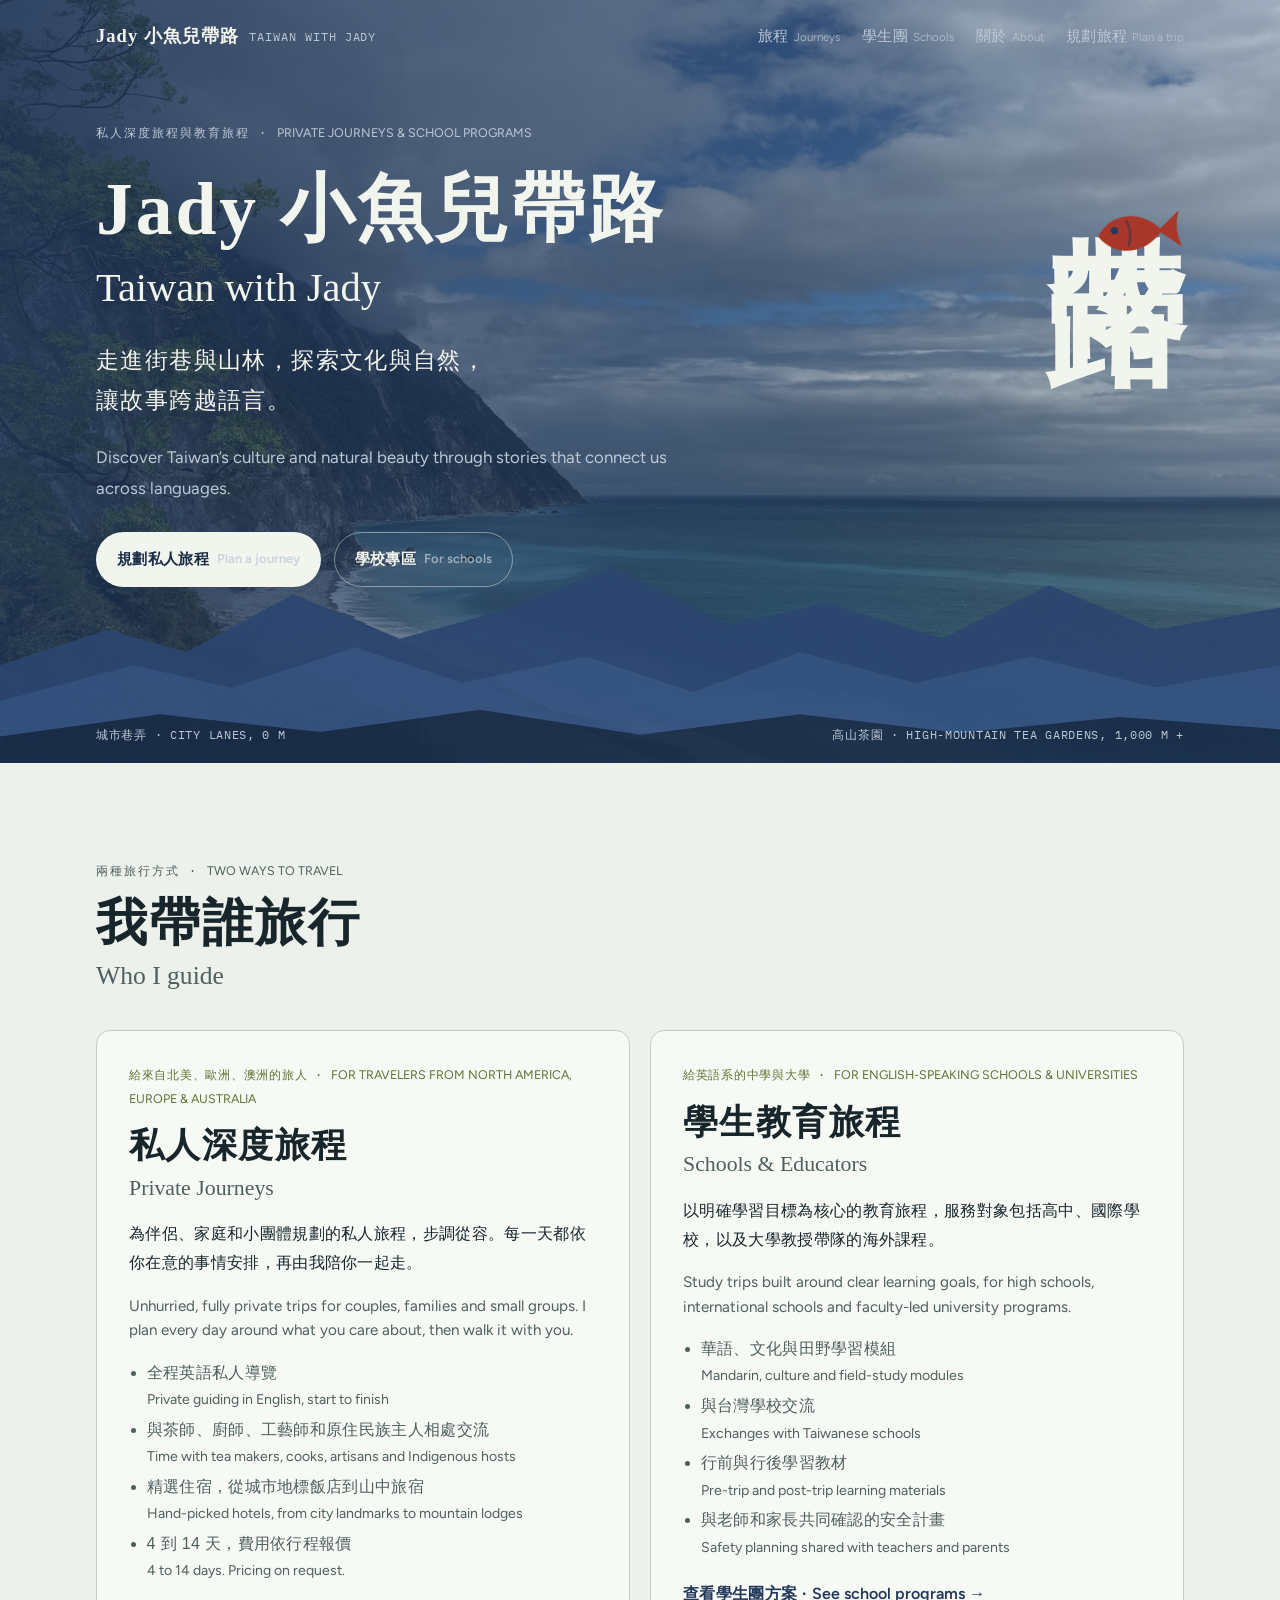
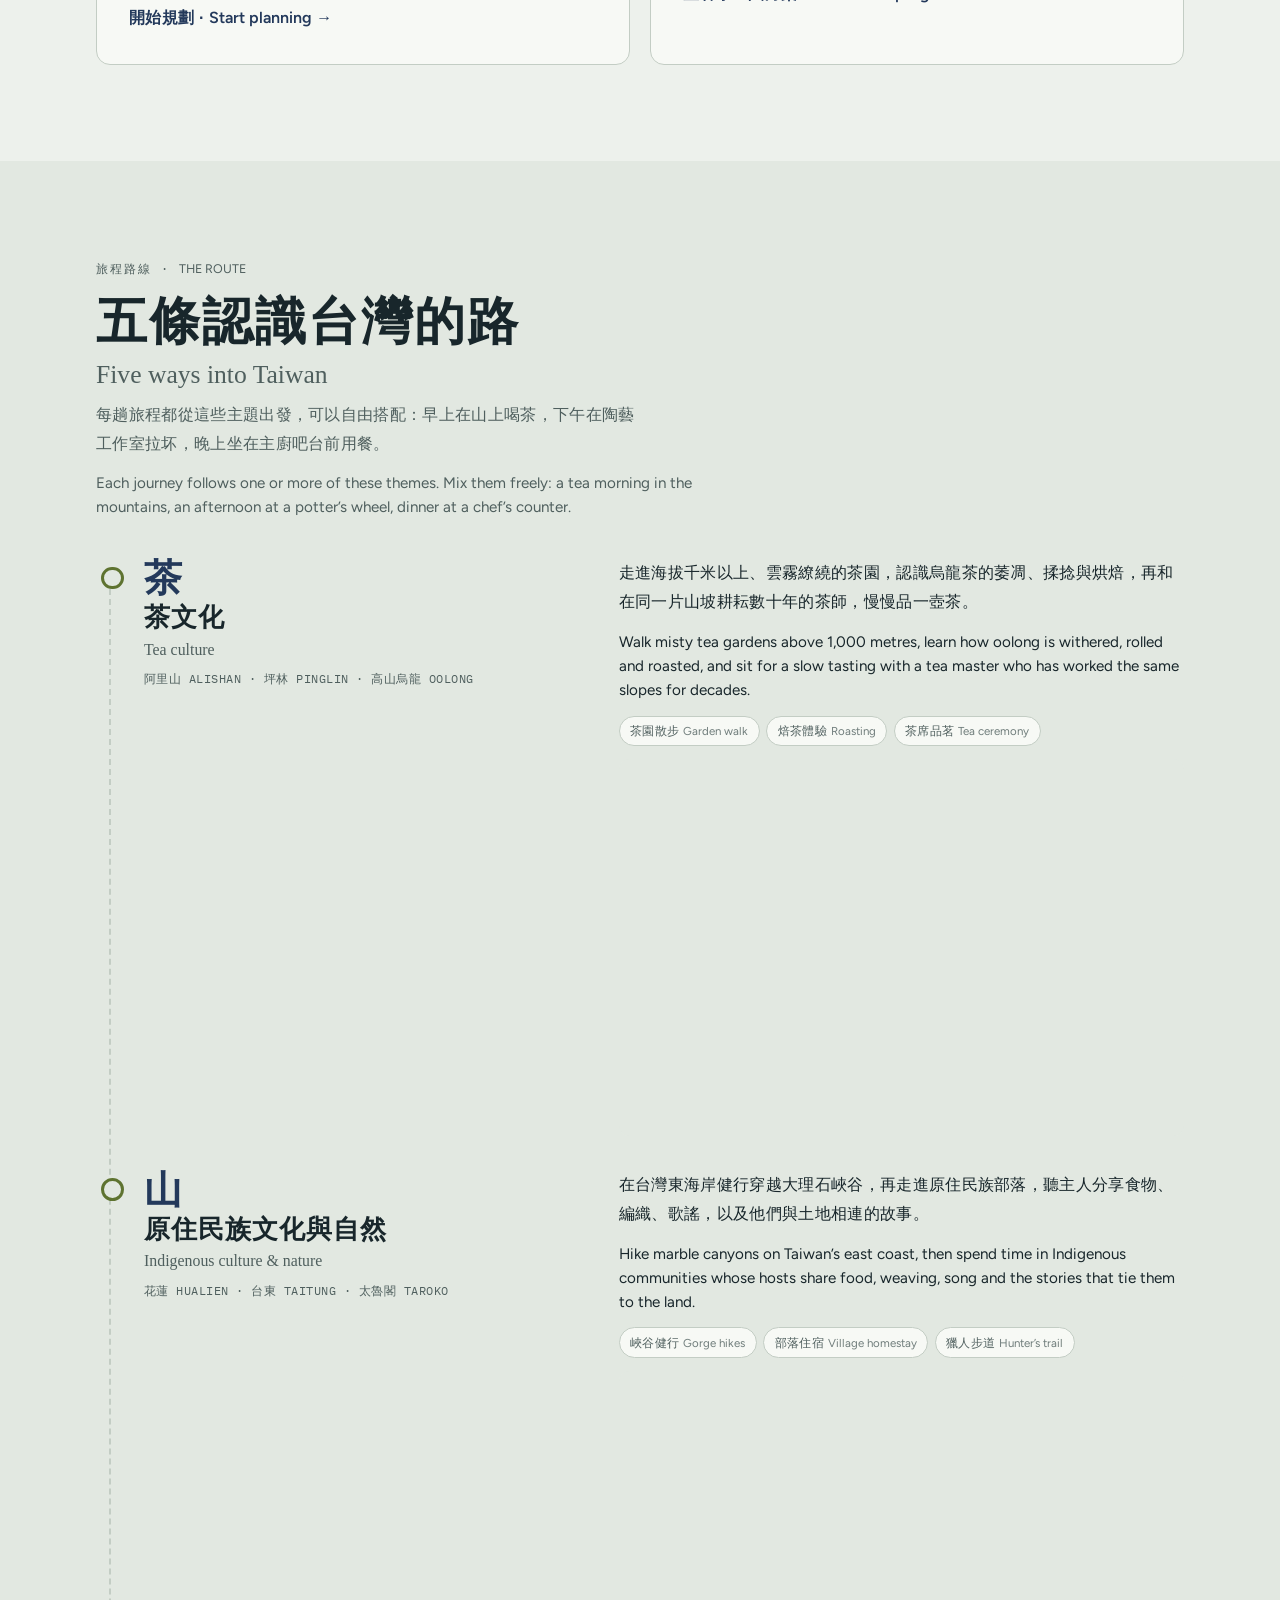
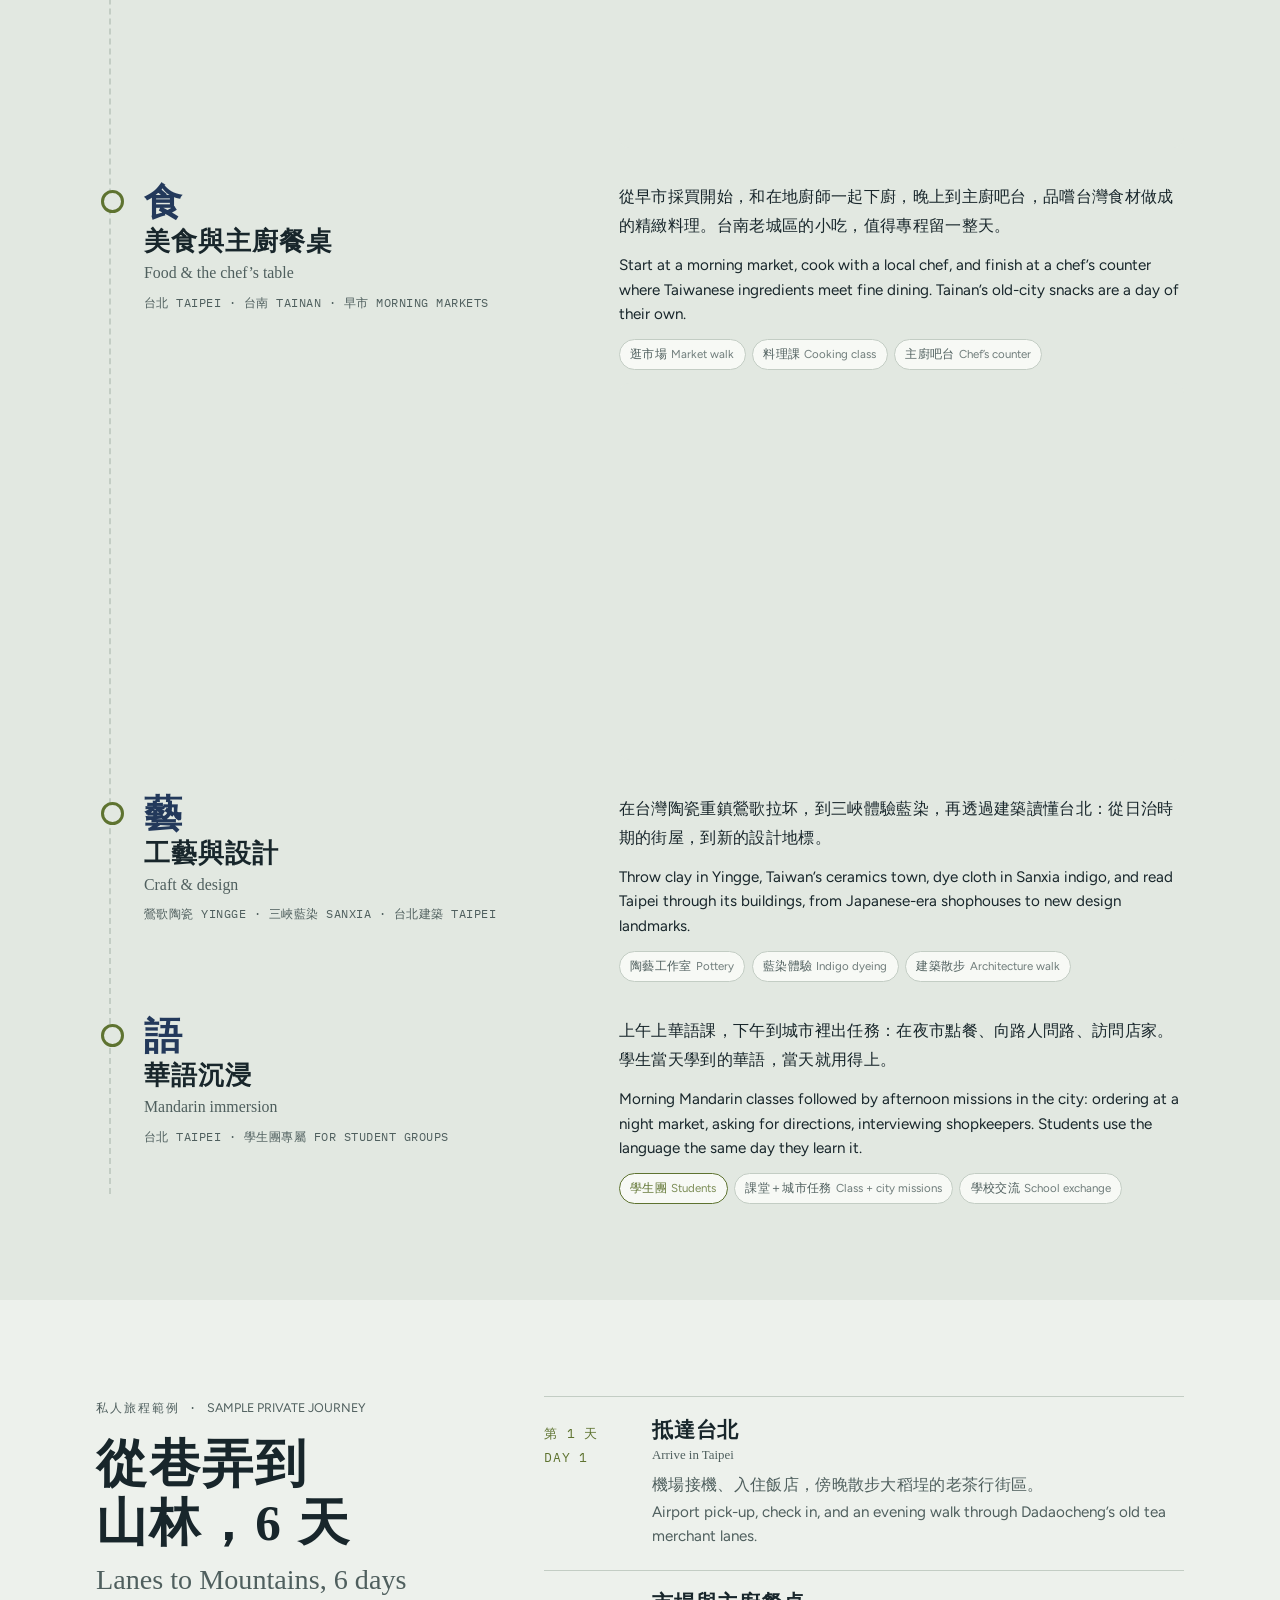
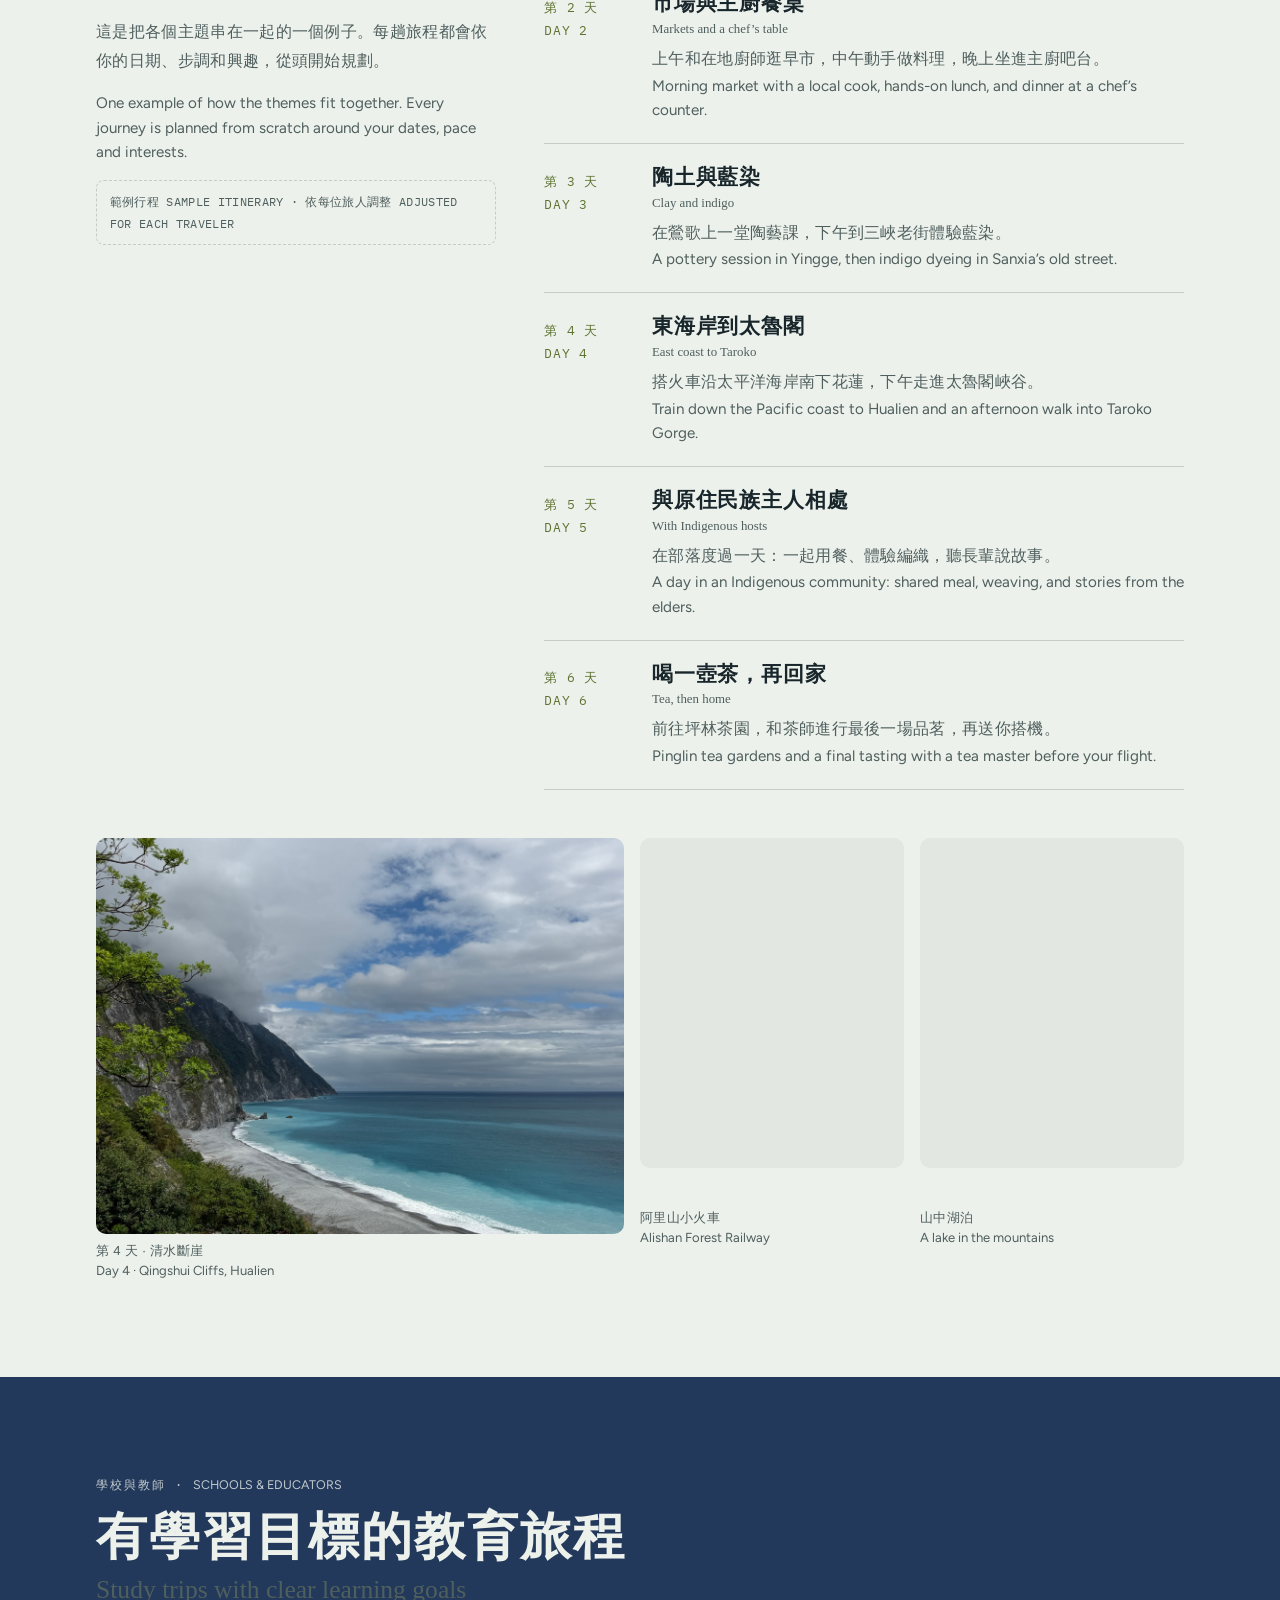
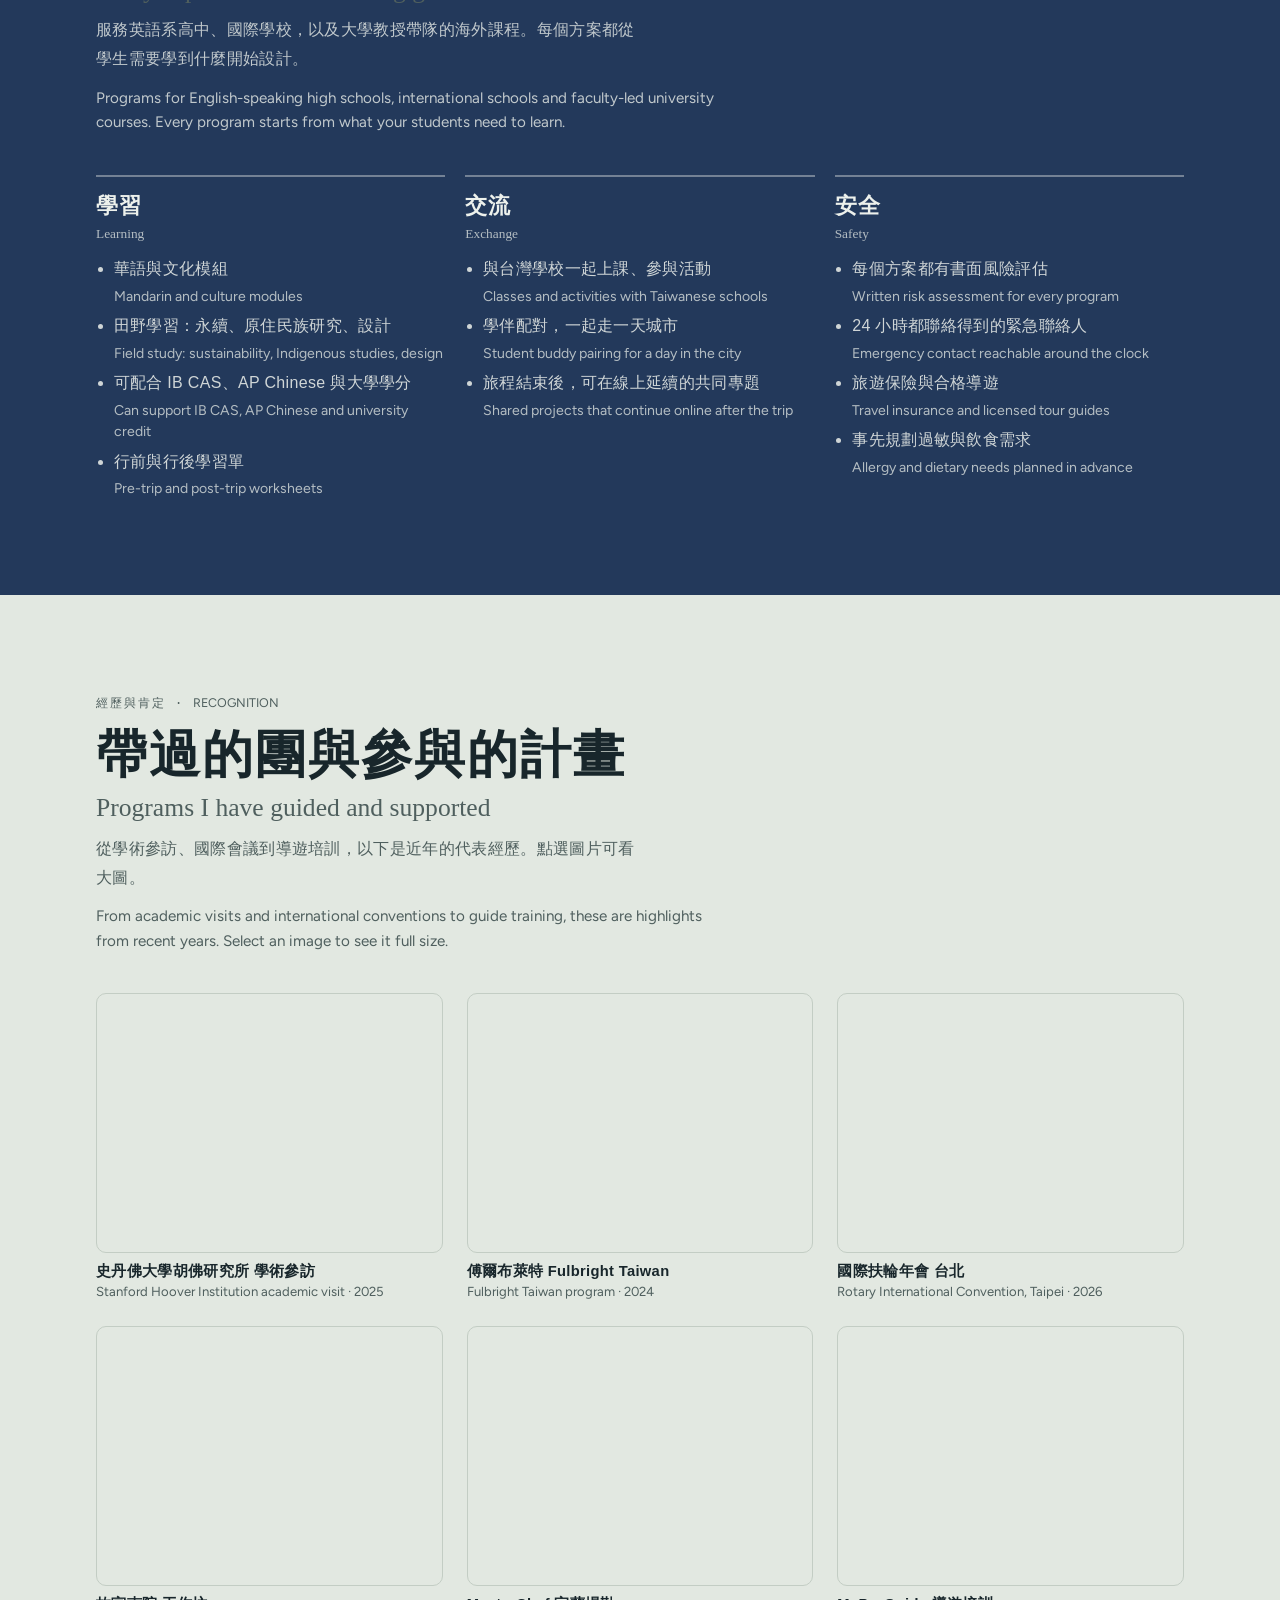
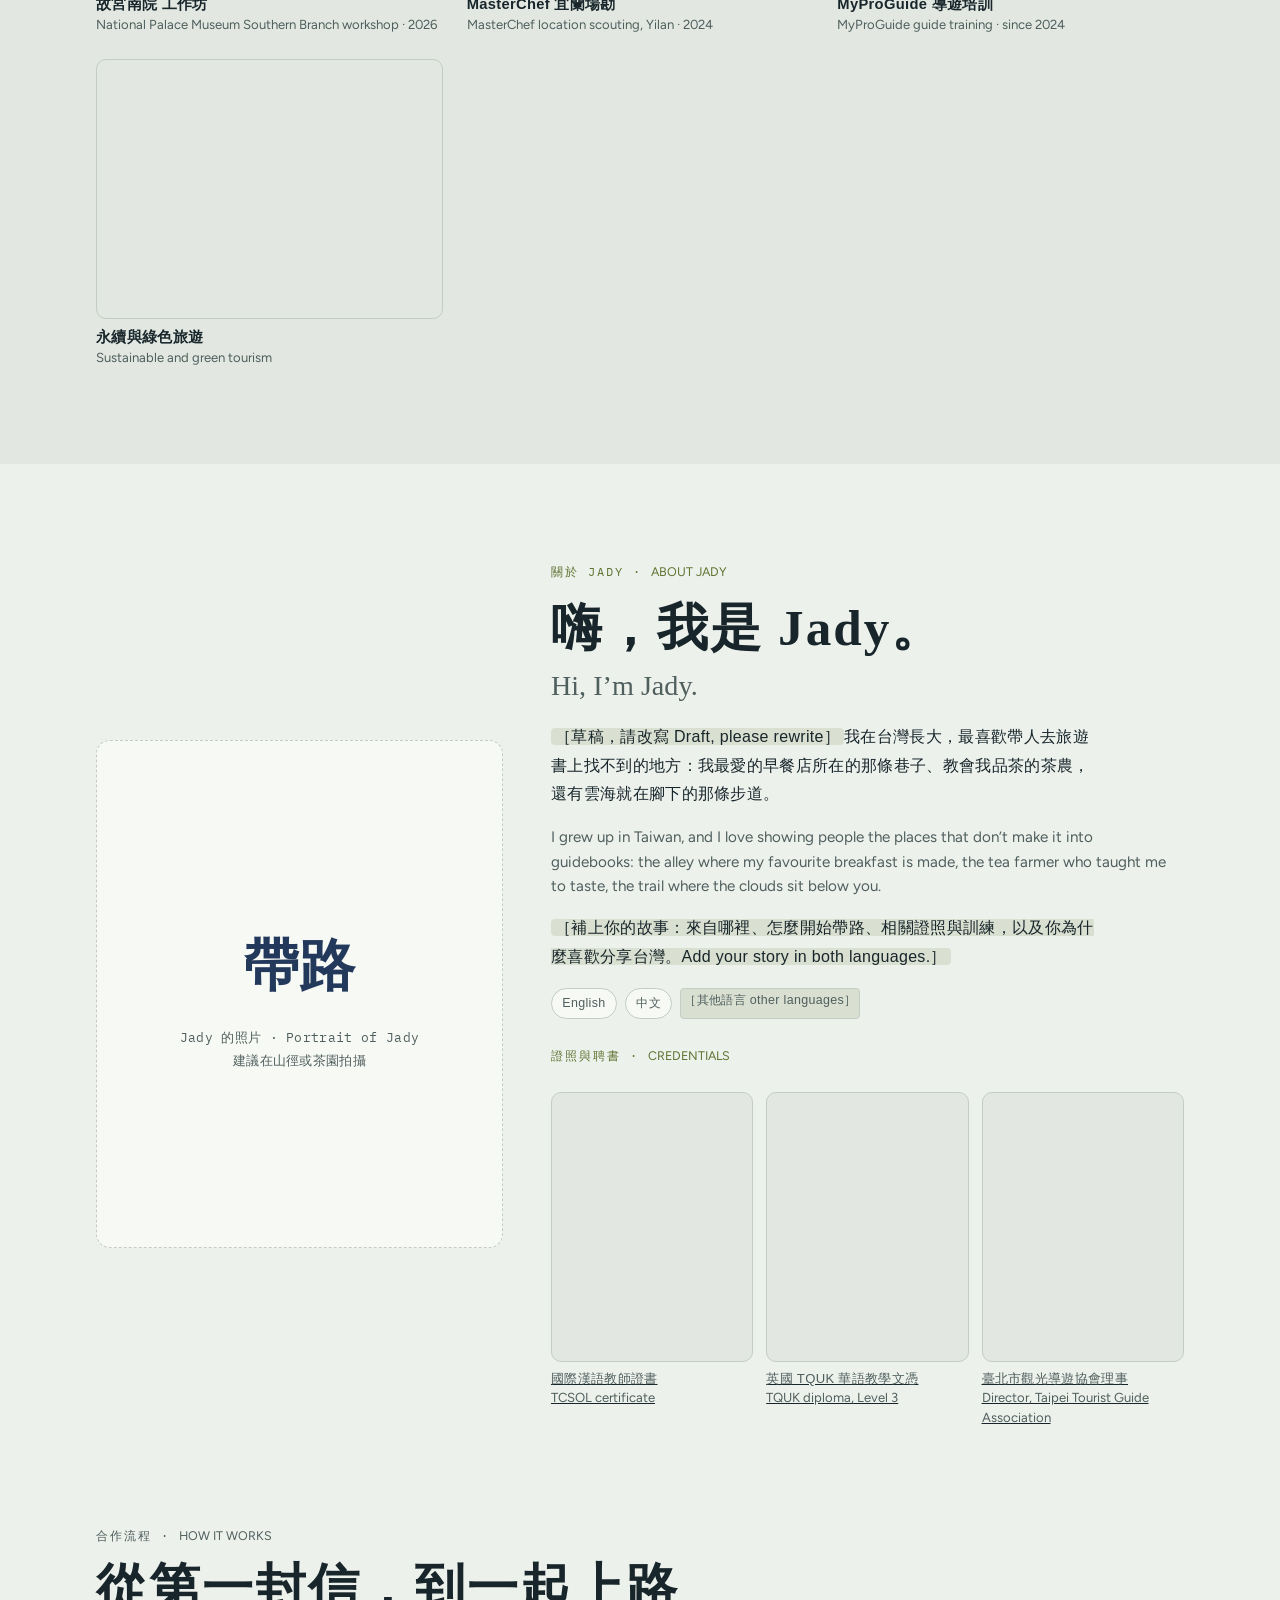
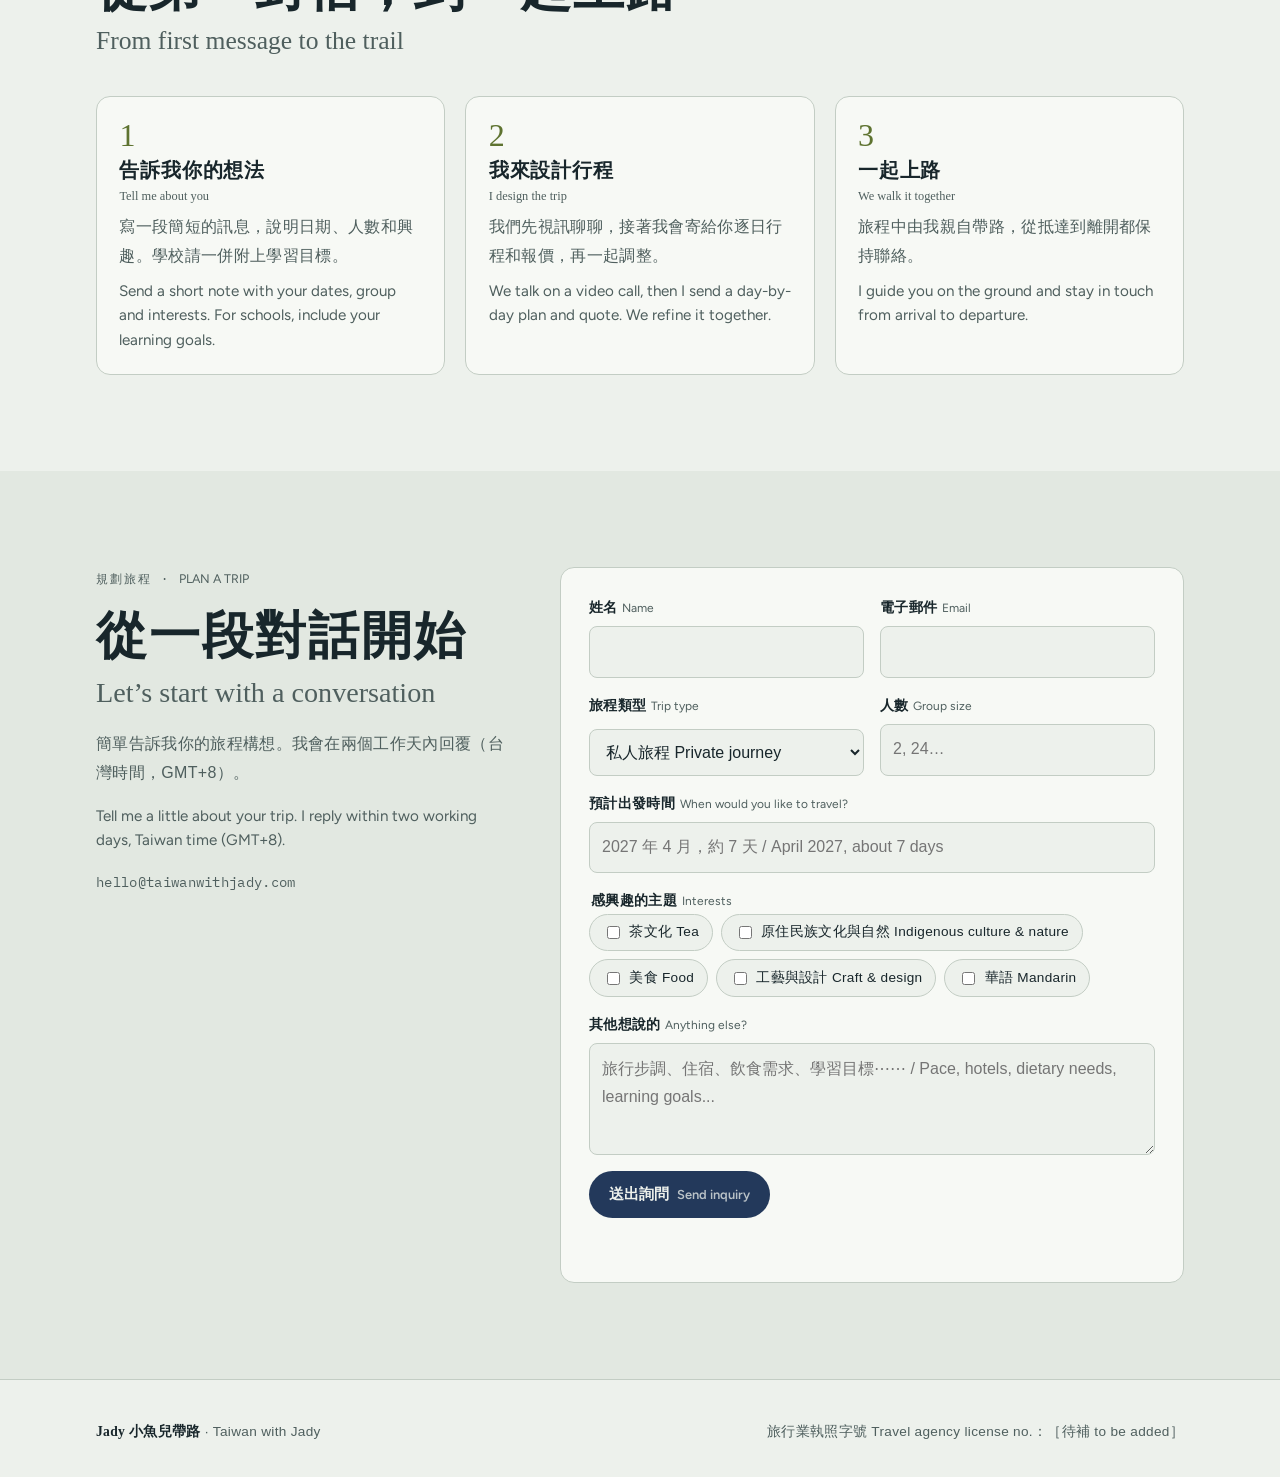
==== commit 10a61649: "Rename brand to Jady 小魚兒帶路 and replace the red seal with a fish mark Co-Authored-By: Claude Opus 5.5" ====
--- a/zh/index.html
+++ b/zh/index.html
@@ -2,7 +2,7 @@
 <html lang="zh-Hant">
 <head>
 <meta charset="utf-8">
-<title>Jady 帶路 | Taiwan with Jady</title>
+<title>Jady 小魚兒帶路 | Taiwan with Jady</title>
 <link rel="canonical" href="https://huangchihyu-tw.github.io/taiwan-with-jady/">
 <meta http-equiv="refresh" content="0; url=../">
 </head>
